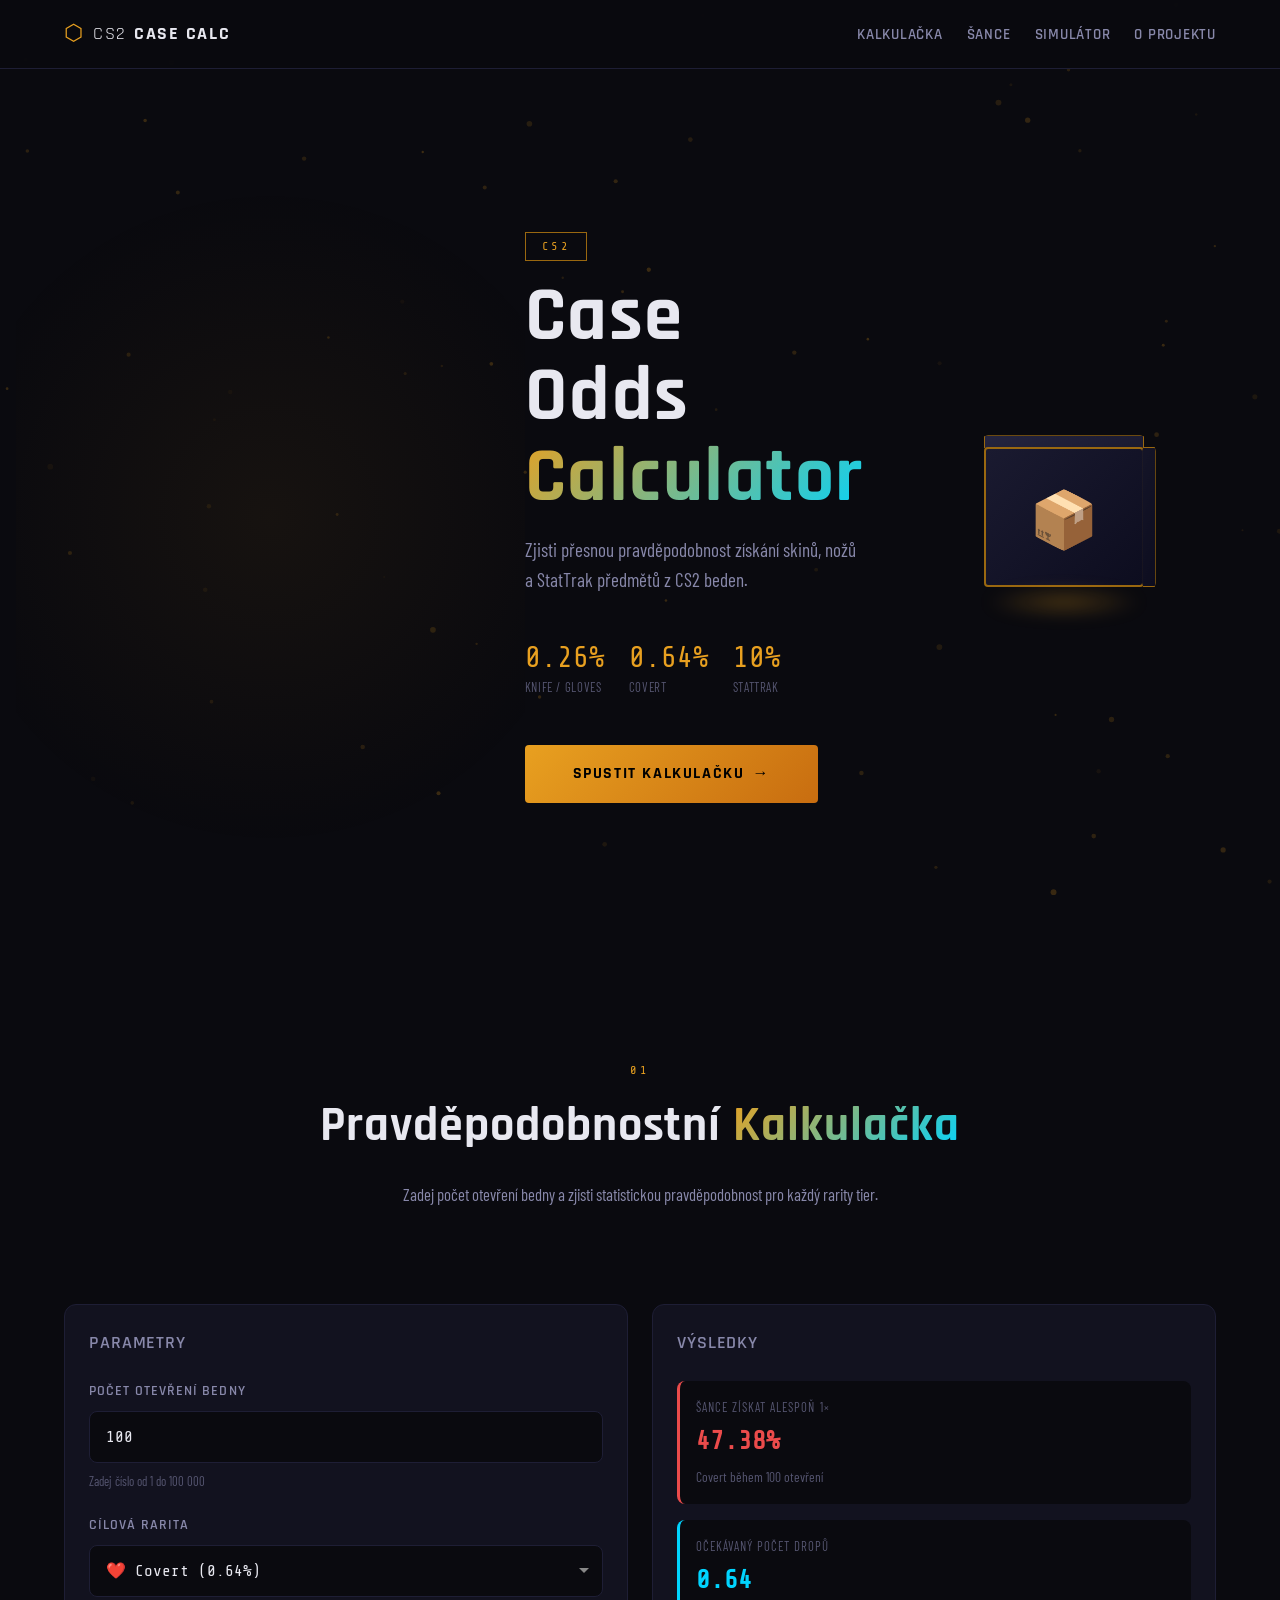
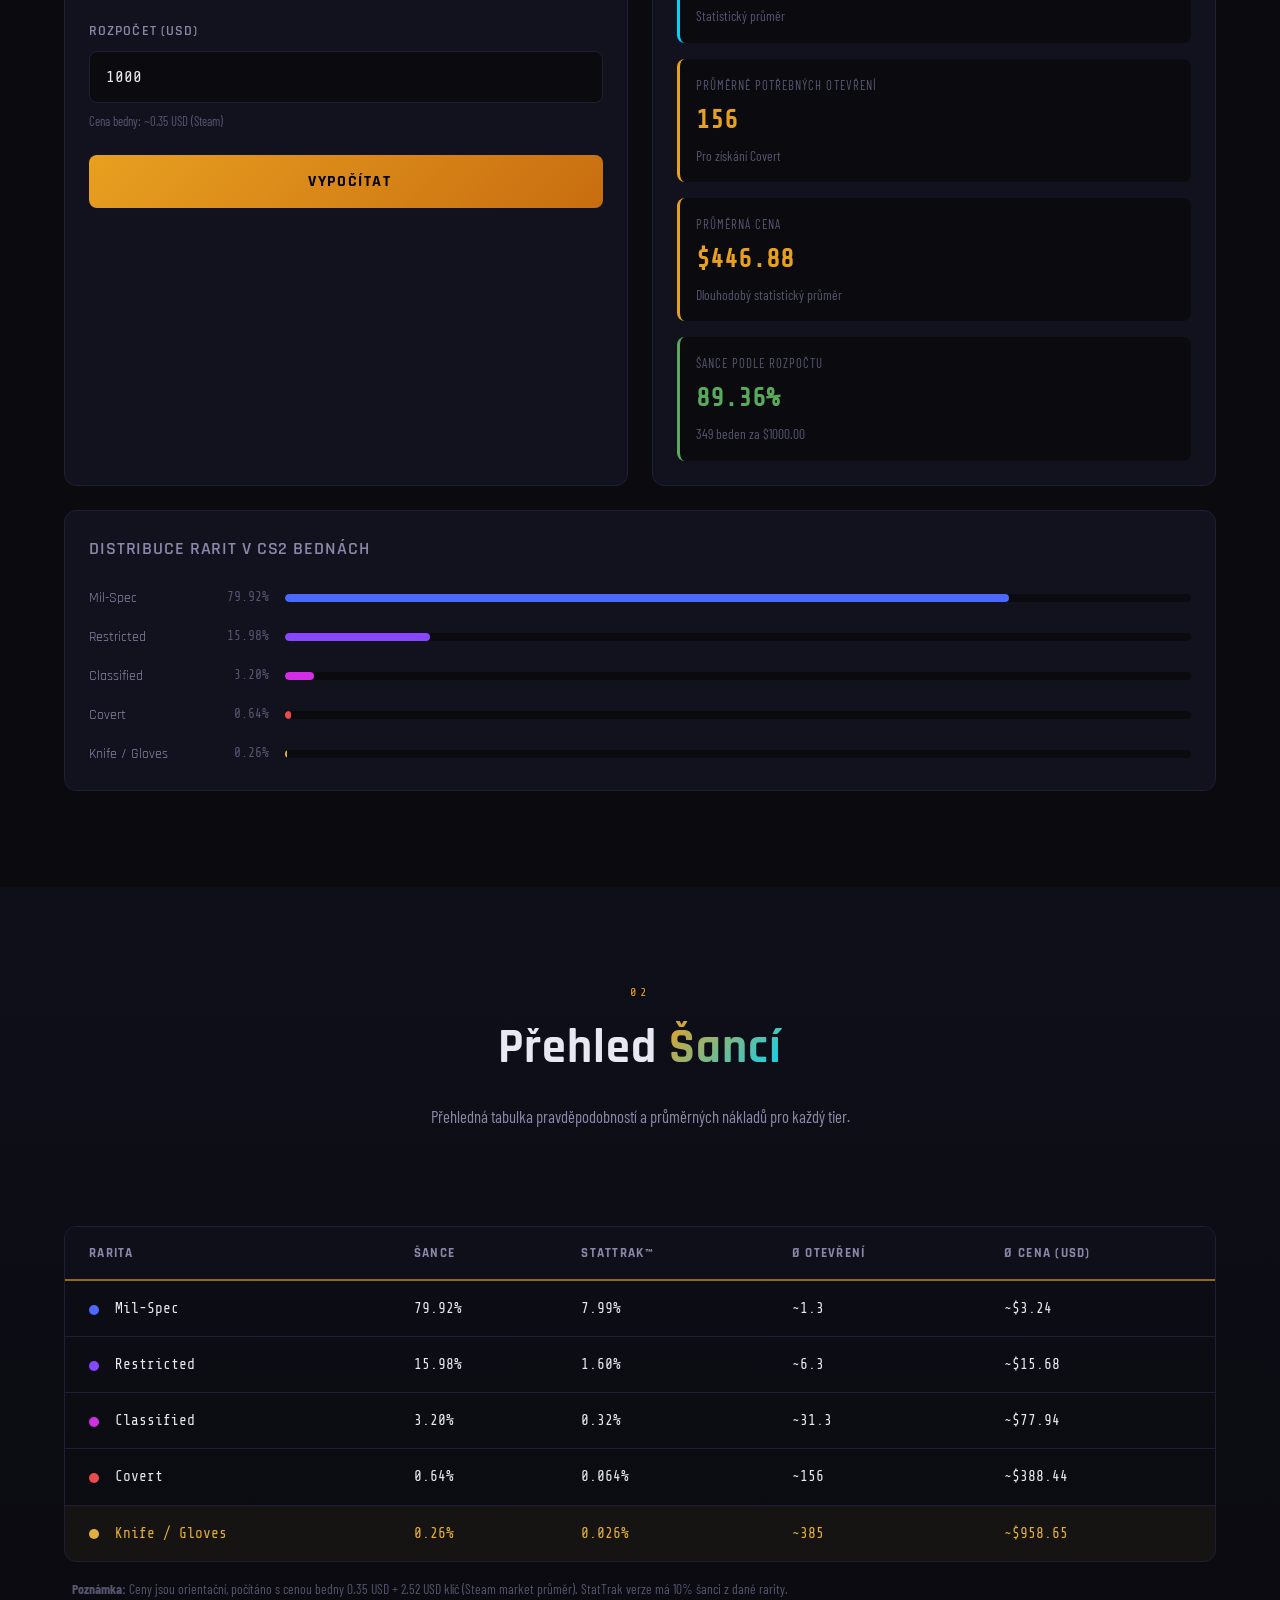
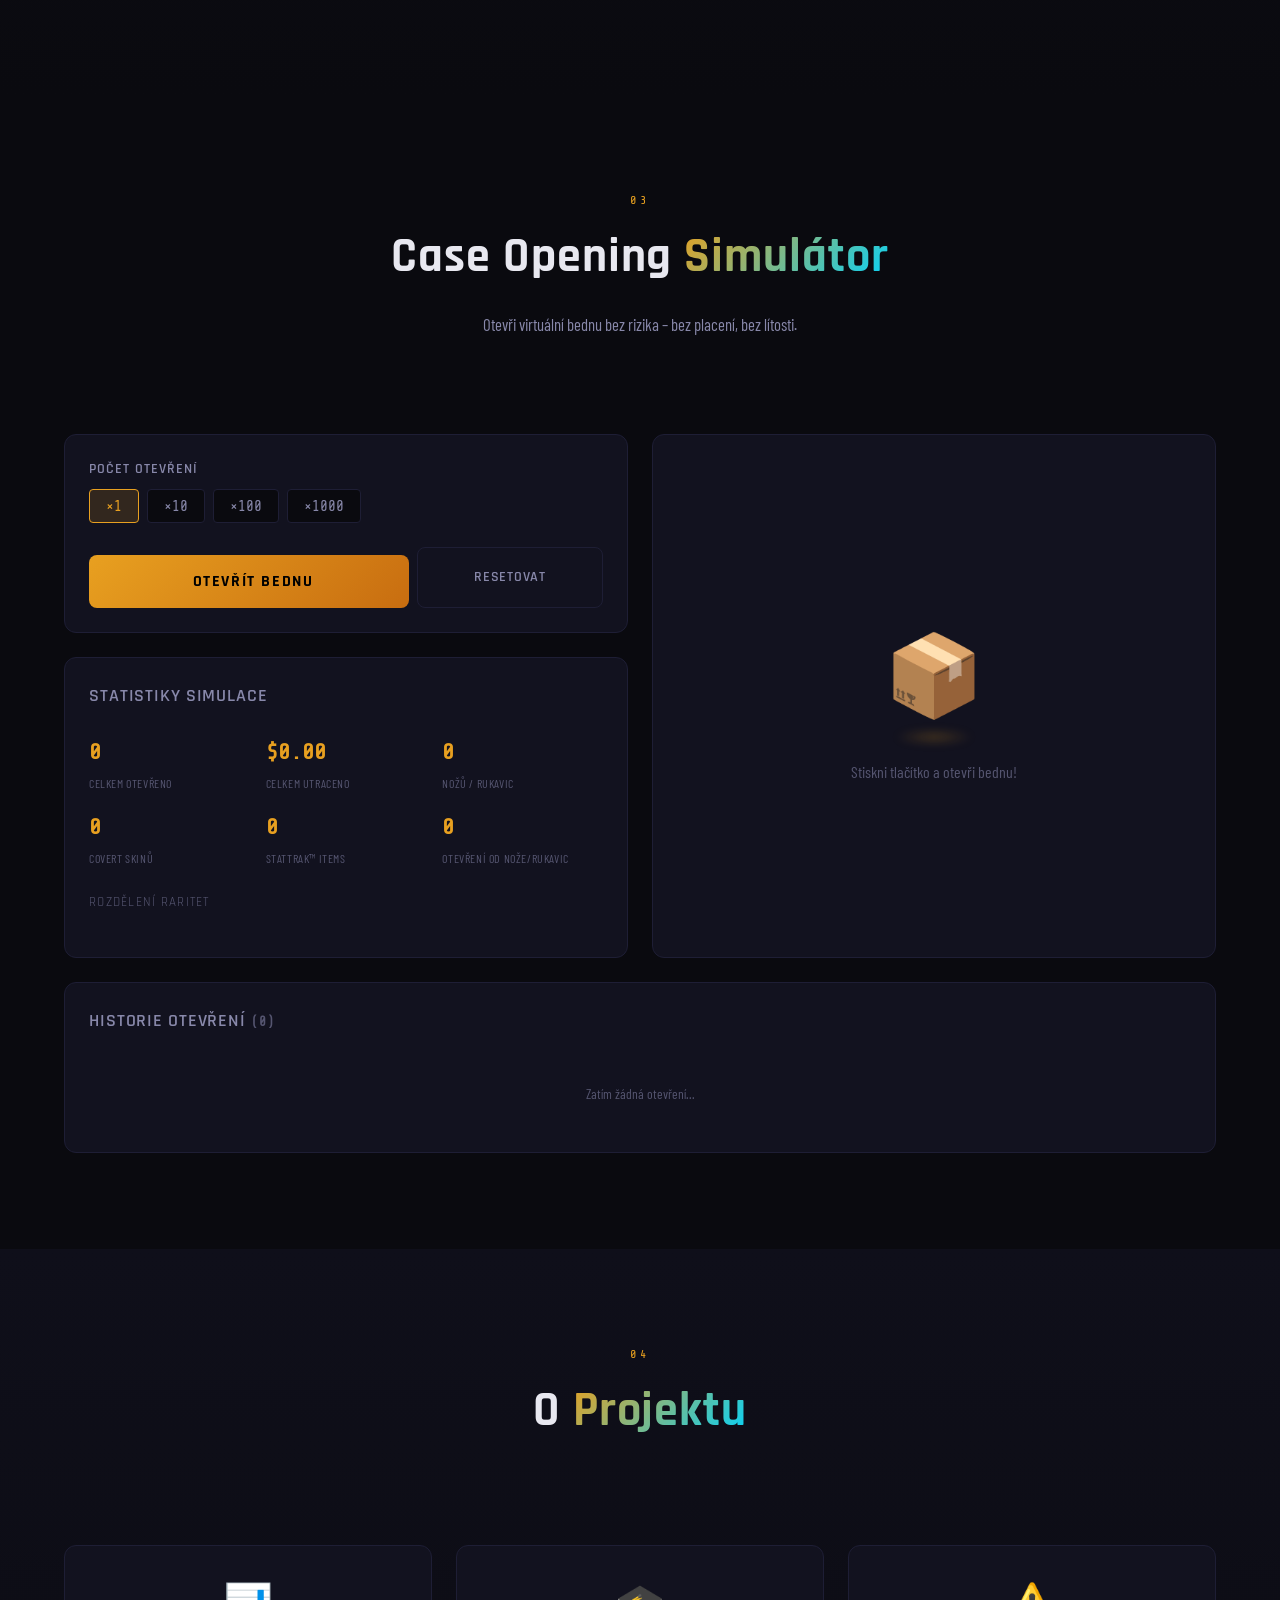
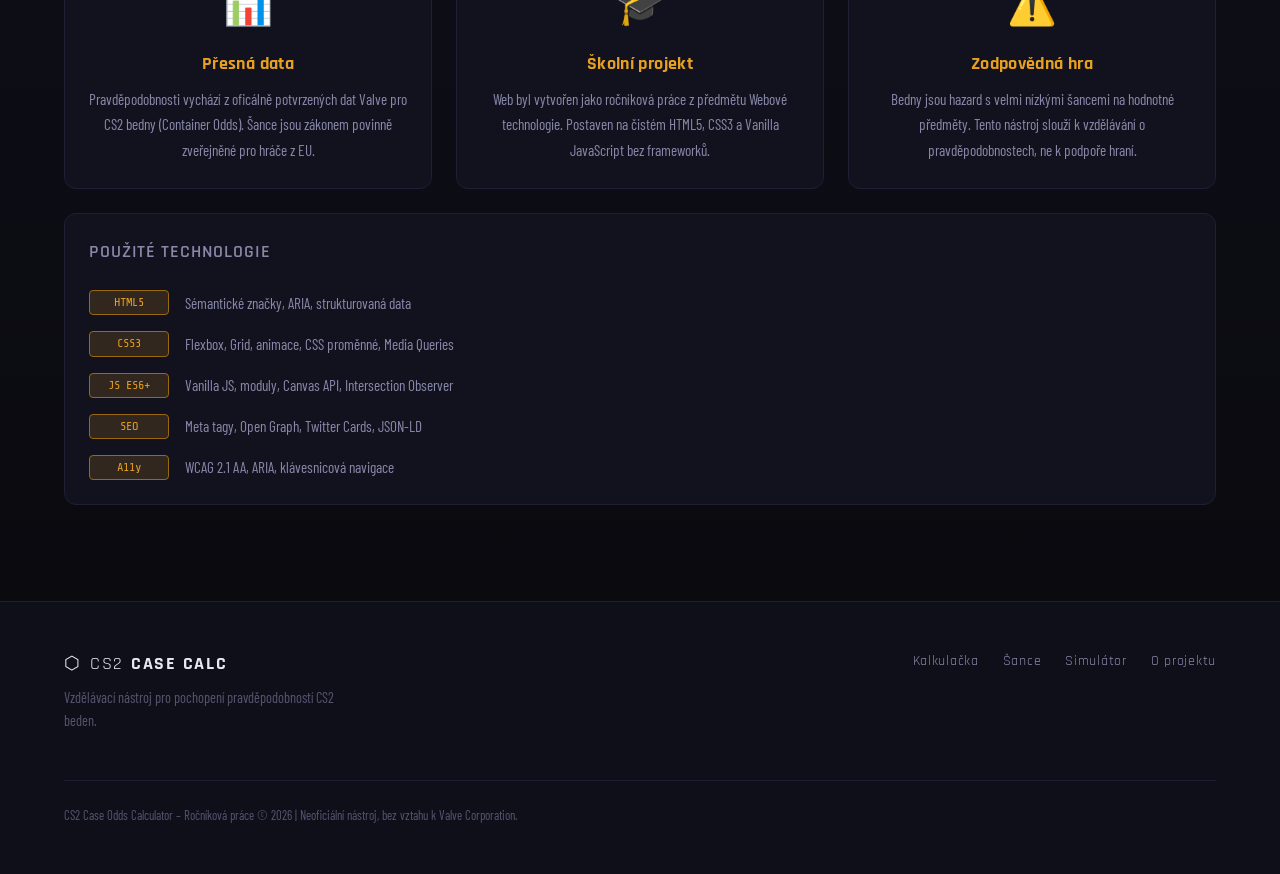
==== index.html @ 069357c1 "Rename test.html to index.html" ====
<!DOCTYPE html>
<html lang="cs">
<head>
  <meta charset="UTF-8" />
  <meta name="viewport" content="width=device-width, initial-scale=1.0" />
  <meta name="description" content="CS2 Case Opening Odds Calculator – zjisti pravděpodobnost získání skinů z CS2 beden. Vypočítej šanci na Covert, StatTrak, Knife a další vzácné předměty." />
  <meta name="keywords" content="CS2, Counter-Strike 2, case calculator, bedna, šance, odds, knife, StatTrak, Covert, skin" />
  <meta name="author" content="CS2 Case Calculator" />
  <meta name="robots" content="index, follow" />
  <meta name="theme-color" content="#0a0a0f" />
 
  <!-- Open Graph -->
  <meta property="og:type" content="website" />
  <meta property="og:title" content="CS2 Case Odds Calculator" />
  <meta property="og:description" content="Zjisti přesnou pravděpodobnost získání skinů z CS2 beden. Kalkulačka šancí pro nože, StatTrak a vzácné skiny." />
  <meta property="og:image" content="https://rudisss09.github.io/cs2-case-calculator/images/og-image.png" />
  <meta property="og:url" content="https://rudisss09.github.io/cs2-case-calculator/" />
  <meta property="og:site_name" content="CS2 Case Odds Calculator" />
  <meta property="og:locale" content="cs_CZ" />
 
  <!-- Twitter / X Cards -->
  <meta name="twitter:card" content="summary_large_image" />
  <meta name="twitter:title" content="CS2 Case Odds Calculator" />
  <meta name="twitter:description" content="Zjisti přesnou pravděpodobnost získání skinů z CS2 beden." />
  <meta name="twitter:image" content="https://rudisss09.github.io/cs2-case-calculator/images/og-image.png" />
 
  <!-- Structured Data -->
  <script type="application/ld+json">
  {
    "@context": "https://schema.org",
    "@type": "WebApplication",
    "name": "CS2 Case Odds Calculator",
    "description": "Kalkulačka pravděpodobností pro CS2 bedny – nože, StatTrak, vzácné skiny.",
    "applicationCategory": "GameApplication",
    "operatingSystem": "Web",
    "url": "https://rudisss09.github.io/cs2-case-calculator/",
    "inLanguage": "cs"
  }
  </script>
 
  <title>CS2 Case Odds Calculator</title>
  <link rel="canonical" href="https://rudisss09.github.io/cs2-case-calculator/" />
  <link rel="stylesheet" href="style.css" />
 
  <!-- Preconnect for Google Fonts -->
  <link rel="preconnect" href="https://fonts.googleapis.com" />
  <link rel="preconnect" href="https://fonts.gstatic.com" crossorigin />
  <link href="https://fonts.googleapis.com/css2?family=Rajdhani:wght@400;500;600;700&family=Share+Tech+Mono&family=Barlow+Condensed:wght@300;400;600;700&display=swap" rel="stylesheet" />
</head>
 
<body>
  <!-- Skip to main content (Accessibility) -->
  <a href="#main-content" class="skip-link">Přeskočit na hlavní obsah</a>
 
  <!-- Background canvas for animated particles -->
  <canvas id="bg-canvas" aria-hidden="true"></canvas>
 
  <!-- Header / Nav -->
  <header role="banner">
    <nav class="navbar" role="navigation" aria-label="Hlavní navigace">
      <div class="nav-logo" aria-label="CS2 Case Calculator logo">
        <span class="logo-icon" aria-hidden="true">⬡</span>
        <span class="logo-text">CS2 <strong>CASE CALC</strong></span>
      </div>
      <ul class="nav-links" role="list">
        <li><a href="#calculator" class="nav-link">Kalkulačka</a></li>
        <li><a href="#odds-table" class="nav-link">Šance</a></li>
        <li><a href="#simulator" class="nav-link">Simulátor</a></li>
        <li><a href="#about" class="nav-link">O projektu</a></li>
      </ul>
      <button class="nav-toggle" aria-label="Otevřít menu" aria-expanded="false" aria-controls="mobile-menu">
        <span class="hamburger" aria-hidden="true"></span>
      </button>
    </nav>
    <div id="mobile-menu" class="mobile-menu" role="dialog" aria-label="Mobilní navigace" aria-modal="true" hidden>
      <ul role="list">
        <li><a href="#calculator" class="nav-link">Kalkulačka</a></li>
        <li><a href="#odds-table" class="nav-link">Šance</a></li>
        <li><a href="#simulator" class="nav-link">Simulátor</a></li>
        <li><a href="#about" class="nav-link">O projektu</a></li>
      </ul>
    </div>
  </header>
 
  <!-- Hero Section -->
  <section class="hero" aria-labelledby="hero-title">
    <div class="hero-inner">
      <div class="hero-badge" aria-label="Counter-Strike 2">CS2</div>
      <h1 id="hero-title" class="hero-title">
        Case Odds<br /><span class="gradient-text">Calculator</span>
      </h1>
      <p class="hero-subtitle">
        Zjisti přesnou pravděpodobnost získání skinů, nožů a StatTrak předmětů z CS2 beden.
      </p>
      <div class="hero-stats" role="list" aria-label="Základní statistiky">
        <div class="stat" role="listitem">
          <span class="stat-value" aria-label="Šance na nůž">0.26%</span>
          <span class="stat-label">Knife / Gloves</span>
        </div>
        <div class="stat" role="listitem">
          <span class="stat-value" aria-label="Šance na Covert">0.64%</span>
          <span class="stat-label">Covert</span>
        </div>
        <div class="stat" role="listitem">
          <span class="stat-value" aria-label="Šance na StatTrak">10%</span>
          <span class="stat-label">StatTrak</span>
        </div>
      </div>
      <a href="#calculator" class="cta-btn" aria-label="Přejít na kalkulačku">
        Spustit kalkulačku
        <span aria-hidden="true">→</span>
      </a>
    </div>
    <div class="hero-visual" aria-hidden="true">
      <div class="case-3d">
        <div class="case-face case-front"></div>
        <div class="case-face case-top"></div>
        <div class="case-face case-side"></div>
        <div class="case-glow"></div>
      </div>
    </div>
  </section>
 
  <!-- Main Content -->
  <main id="main-content" role="main">
 
    <!-- Calculator Section -->
    <section id="calculator" class="section" aria-labelledby="calc-title">
      <div class="container">
        <div class="section-header">
          <span class="section-tag" aria-hidden="true">01</span>
          <h2 id="calc-title" class="section-title">Pravděpodobnostní <span class="gradient-text">Kalkulačka</span></h2>
          <p class="section-desc">Zadej počet otevření bedny a zjisti statistickou pravděpodobnost pro každý rarity tier.</p>
        </div>
 
        <div class="calculator-grid">
          <div class="calc-inputs card" role="group" aria-labelledby="inputs-label">
            <h3 id="inputs-label" class="card-title">Parametry</h3>
 
            <div class="input-group">
              <label for="num-opens" class="input-label">Počet otevření bedny</label>
              <div class="input-wrapper">
                <input
                  type="number"
                  id="num-opens"
                  class="input-field"
                  min="1"
                  max="100000"
                  value="100"
                  aria-describedby="opens-hint"
                  autocomplete="off"
                />
              </div>
              <span id="opens-hint" class="input-hint">Zadej číslo od 1 do 100 000</span>
            </div>
 
            <div class="input-group">
              <label for="target-rarity" class="input-label">Cílová rarita</label>
              <div class="select-wrapper">
                <select id="target-rarity" class="input-field select-field" aria-label="Vyber cílovou raritu">
                  <option value="covert">❤️ Covert (0.64%)</option>
                  <option value="classified">🩷 Classified (3.20%)</option>
                  <option value="restricted">💜 Restricted (15.98%)</option>
                  <option value="milspec">💙 Mil-Spec (79.92%)</option>
                  <option value="knife">💛 Knife / Gloves (0.26%)</option>
                  <option value="stattrak-covert">✨ StatTrak™ Covert (0.064%)</option>
                  <option value="stattrak-knife">✨ StatTrak™ Knife (0.026%)</option>
                </select>
              </div>
            </div>
 
            <div class="input-group">
              <label for="budget" class="input-label">Rozpočet (USD)</label>
              <div class="input-wrapper">
                <input
                  type="number"
                  id="budget"
                  class="input-field"
                  min="0"
                  max="1000000"
                  value="1000"
                  placeholder="Volitelné"
                  autocomplete="off"
                />
              </div>
              <span class="input-hint">Cena bedny: ~0.35 USD (Steam)</span>
            </div>
 
            <button class="calc-btn" id="calculate-btn" aria-label="Spustit výpočet pravděpodobnosti">
              <span class="btn-icon" aria-hidden="true"></span>
              Vypočítat
            </button>
          </div>
 
          <div class="calc-results card" aria-live="polite" aria-atomic="true" role="region" aria-label="Výsledky kalkulačky">
            <h3 class="card-title">Výsledky</h3>
            <div id="results-output" class="results-output">
              <div class="result-placeholder">
                <span aria-hidden="true">🎰</span>
                <p>Zadej parametry a stiskni <strong>Vypočítat</strong></p>
              </div>
            </div>
          </div>
        </div>
 
        <!-- Probability Bars -->
        <div class="prob-bars card" aria-labelledby="prob-bars-label">
          <h3 id="prob-bars-label" class="card-title">Distribuce rarit v CS2 bednách</h3>
          <div class="bars-container" role="list" aria-label="Pravděpodobnosti raritet">
 
            <div class="bar-row" role="listitem">
              <span class="bar-label">Mil-Spec <span class="bar-pct">79.92%</span></span>
              <div class="bar-track" role="progressbar" aria-valuenow="79.92" aria-valuemin="0" aria-valuemax="100" aria-label="Mil-Spec 79.92%">
                <div class="bar-fill milspec" style="width:0%" data-target="79.92"></div>
              </div>
            </div>
 
            <div class="bar-row" role="listitem">
              <span class="bar-label">Restricted <span class="bar-pct">15.98%</span></span>
              <div class="bar-track" role="progressbar" aria-valuenow="15.98" aria-valuemin="0" aria-valuemax="100" aria-label="Restricted 15.98%">
                <div class="bar-fill restricted" style="width:0%" data-target="15.98"></div>
              </div>
            </div>
 
            <div class="bar-row" role="listitem">
              <span class="bar-label">Classified <span class="bar-pct">3.20%</span></span>
              <div class="bar-track" role="progressbar" aria-valuenow="3.20" aria-valuemin="0" aria-valuemax="100" aria-label="Classified 3.20%">
                <div class="bar-fill classified" style="width:0%" data-target="3.20"></div>
              </div>
            </div>
 
            <div class="bar-row" role="listitem">
              <span class="bar-label">Covert <span class="bar-pct">0.64%</span></span>
              <div class="bar-track" role="progressbar" aria-valuenow="0.64" aria-valuemin="0" aria-valuemax="100" aria-label="Covert 0.64%">
                <div class="bar-fill covert" style="width:0%" data-target="0.64"></div>
              </div>
            </div>
 
            <div class="bar-row" role="listitem">
              <span class="bar-label">Knife / Gloves <span class="bar-pct">0.26%</span></span>
              <div class="bar-track" role="progressbar" aria-valuenow="0.26" aria-valuemin="0" aria-valuemax="100" aria-label="Knife/Gloves 0.26%">
                <div class="bar-fill knife" style="width:0%" data-target="0.26"></div>
              </div>
            </div>
 
          </div>
        </div>
      </div>
    </section>
 
    <!-- Odds Table Section -->
    <section id="odds-table" class="section section-alt" aria-labelledby="table-title">
      <div class="container">
        <div class="section-header">
          <span class="section-tag" aria-hidden="true">02</span>
          <h2 id="table-title" class="section-title">Přehled <span class="gradient-text">Šancí</span></h2>
          <p class="section-desc">Přehledná tabulka pravděpodobností a průměrných nákladů pro každý tier.</p>
        </div>
 
        <div class="table-wrapper" role="region" aria-label="Tabulka pravděpodobností" tabindex="0">
          <table class="odds-table" aria-describedby="table-desc">
            <caption id="table-desc" class="sr-only">Tabulka pravděpodobností pro CS2 bedny – rarita, šance, průměrný počet otevření a průměrná cena</caption>
            <thead>
              <tr>
                <th scope="col">Rarita</th>
                <th scope="col">Šance</th>
                <th scope="col">StatTrak™</th>
                <th scope="col">Ø Otevření</th>
                <th scope="col">Ø Cena (USD)</th>
              </tr>
            </thead>
            <tbody>
              <tr class="rarity-milspec">
                <td><span class="rarity-dot milspec" aria-hidden="true"></span> Mil-Spec</td>
                <td>79.92%</td>
                <td>7.99%</td>
                <td>~1.3</td>
                <td>~$3.24</td>
              </tr>
              <tr class="rarity-restricted">
                <td><span class="rarity-dot restricted" aria-hidden="true"></span> Restricted</td>
                <td>15.98%</td>
                <td>1.60%</td>
                <td>~6.3</td>
                <td>~$15.68</td>
              </tr>
              <tr class="rarity-classified">
                <td><span class="rarity-dot classified" aria-hidden="true"></span> Classified</td>
                <td>3.20%</td>
                <td>0.32%</td>
                <td>~31.3</td>
                <td>~$77.94</td>
              </tr>
              <tr class="rarity-covert">
                <td><span class="rarity-dot covert" aria-hidden="true"></span> Covert</td>
                <td>0.64%</td>
                <td>0.064%</td>
                <td>~156</td>
                <td>~$388.44</td>
              </tr>
              <tr class="rarity-knife highlight-row">
                <td><span class="rarity-dot knife" aria-hidden="true"></span> Knife / Gloves</td>
                <td>0.26%</td>
                <td>0.026%</td>
                <td>~385</td>
                <td>~$958.65</td>
              </tr>
            </tbody>
          </table>
        </div>
        <p class="table-note"><strong>Poznámka:</strong> Ceny jsou orientační, počítáno s cenou bedny 0.35 USD + 2.52 USD klíč (Steam market průměr). StatTrak verze má 10% šanci z dané rarity.</p>
      </div>
    </section>
 
    <!-- Simulator Section -->
    <section id="simulator" class="section" aria-labelledby="sim-title">
      <div class="container">
        <div class="section-header">
          <span class="section-tag" aria-hidden="true">03</span>
          <h2 id="sim-title" class="section-title">Case Opening <span class="gradient-text">Simulátor</span></h2>
          <p class="section-desc">Otevři virtuální bednu bez rizika – bez placení, bez lítosti.</p>
        </div>
 
        <div class="simulator-wrapper">
          <div class="sim-controls card">
            <div class="sim-control-row">
              <label for="sim-count" class="input-label">Počet otevření</label>
              <div class="sim-count-btns" role="group" aria-label="Rychlá volba počtu otevření">
                <button class="sim-preset-btn active" data-count="1" aria-pressed="true">×1</button>
                <button class="sim-preset-btn" data-count="10" aria-pressed="false">×10</button>
                <button class="sim-preset-btn" data-count="100" aria-pressed="false">×100</button>
                <button class="sim-preset-btn" data-count="1000" aria-pressed="false">×1000</button>
              </div>
            </div>
            <div class="sim-btn-row">
              <button class="calc-btn" id="open-case-btn" aria-label="Otevřít bednu">
                <span aria-hidden="true"></span> Otevřít bednu
              </button>
              <button class="reset-btn" id="reset-sim-btn" aria-label="Resetovat simulátor">
                Resetovat
              </button>
            </div>
          </div>
 
          <!-- Case opening animation area -->
          <div class="case-roll-area" id="case-roll-area" aria-live="assertive" aria-label="Výsledek otevření bedny">
            <div class="roll-idle" id="roll-idle" aria-hidden="false">
              <div class="idle-case" aria-hidden="true">
                <div class="idle-case-icon">📦</div>
                <div class="idle-case-glow" aria-hidden="true"></div>
              </div>
              <p>Stiskni tlačítko a otevři bednu!</p>
            </div>
            <div class="roll-result" id="roll-result" hidden aria-hidden="true">
              <div class="result-item-display">
                <div class="result-item-card" id="result-card">
                  <div class="result-item-rarity" id="result-rarity-bar" aria-hidden="true"></div>
                  <div class="result-item-name" id="result-item-name">-</div>
                  <div class="result-item-tier" id="result-item-tier">-</div>
                  <div class="result-stattrak" id="result-stattrak" hidden aria-label="StatTrak verze">StatTrak™</div>
                </div>
              </div>
            </div>
          </div>
 
          <!-- Sim Stats -->
          <div class="sim-stats card" aria-labelledby="sim-stats-label" aria-live="polite">
            <h3 id="sim-stats-label" class="card-title">Statistiky simulace</h3>
            <div class="sim-stats-grid" role="list" aria-label="Statistiky otevřených beden">
              <div class="sim-stat" role="listitem">
                <span class="sim-stat-val" id="total-opens">0</span>
                <span class="sim-stat-label">Celkem otevřeno</span>
              </div>
              <div class="sim-stat" role="listitem">
                <span class="sim-stat-val" id="total-spent">$0.00</span>
                <span class="sim-stat-label">Celkem utraceno</span>
              </div>
              <div class="sim-stat" role="listitem">
                <span class="sim-stat-val" id="knives-count">0</span>
                <span class="sim-stat-label">Nožů / Rukavic</span>
              </div>
              <div class="sim-stat" role="listitem">
                <span class="sim-stat-val" id="coverts-count">0</span>
                <span class="sim-stat-label">Covert skinů</span>
              </div>
              <div class="sim-stat" role="listitem">
                <span class="sim-stat-val" id="stattrak-count">0</span>
                <span class="sim-stat-label">StatTrak™ items</span>
              </div>
              <div class="sim-stat" role="listitem">
                <span class="sim-stat-val" id="last-knife">–</span>
                <span class="sim-stat-label">Otevření od nože/rukavic</span>
              </div>
            </div>
 
            <!-- Rarity breakdown bar -->
            <div class="breakdown-title" aria-label="Rozdělení raritet v simulaci">Rozdělení raritet</div>
            <div class="breakdown-bars" id="breakdown-bars" aria-label="Vizuální rozdělení výsledků simulace" role="img"></div>
          </div>
 
          <!-- History log -->
          <div class="sim-history card" aria-labelledby="history-label">
            <h3 id="history-label" class="card-title">Historie otevření <span class="history-count" id="history-count" aria-label="Počet záznamů">(0)</span></h3>
            <div class="history-list" id="history-list" role="log" aria-live="polite" aria-label="Log otevřených předmětů">
              <p class="history-empty">Zatím žádná otevření...</p>
            </div>
          </div>
        </div>
      </div>
    </section>
 
    <!-- About Section -->
    <section id="about" class="section section-alt" aria-labelledby="about-title">
      <div class="container">
        <div class="section-header">
          <span class="section-tag" aria-hidden="true">04</span>
          <h2 id="about-title" class="section-title">O <span class="gradient-text">Projektu</span></h2>
        </div>
        <div class="about-grid">
          <div class="about-card card">
            <div class="about-icon" aria-hidden="true">📊</div>
            <h3>Přesná data</h3>
            <p>Pravděpodobnosti vychází z oficálně potvrzených dat Valve pro CS2 bedny (Container Odds). Šance jsou zákonem povinně zveřejněné pro hráče z EU.</p>
          </div>
          <div class="about-card card">
            <div class="about-icon" aria-hidden="true">🎓</div>
            <h3>Školní projekt</h3>
            <p>Web byl vytvořen jako ročníková práce z předmětu Webové technologie. Postaven na čistém HTML5, CSS3 a Vanilla JavaScript bez frameworků.</p>
          </div>
          <div class="about-card card">
            <div class="about-icon" aria-hidden="true">⚠️</div>
            <h3>Zodpovědná hra</h3>
            <p>Bedny jsou hazard s velmi nízkými šancemi na hodnotné předměty. Tento nástroj slouží k vzdělávání o pravděpodobnostech, ne k podpoře hraní.</p>
          </div>
        </div>
 
        <div class="tech-stack card" aria-labelledby="tech-label">
          <h3 id="tech-label" class="card-title">Použité technologie</h3>
          <ul class="tech-list" role="list">
            <li class="tech-item" role="listitem"><span class="tech-badge">HTML5</span> Sémantické značky, ARIA, strukturovaná data</li>
            <li class="tech-item" role="listitem"><span class="tech-badge">CSS3</span> Flexbox, Grid, animace, CSS proměnné, Media Queries</li>
            <li class="tech-item" role="listitem"><span class="tech-badge">JS ES6+</span> Vanilla JS, moduly, Canvas API, Intersection Observer</li>
            <li class="tech-item" role="listitem"><span class="tech-badge">SEO</span> Meta tagy, Open Graph, Twitter Cards, JSON-LD</li>
            <li class="tech-item" role="listitem"><span class="tech-badge">A11y</span> WCAG 2.1 AA, ARIA, klávesnicová navigace</li>
          </ul>
        </div>
      </div>
    </section>
 
  </main>
 
  <!-- Footer -->
  <footer role="contentinfo" class="footer">
    <div class="container">
      <div class="footer-grid">
        <div class="footer-brand">
          <div class="nav-logo" aria-label="CS2 Case Calculator">
            <span aria-hidden="true">⬡</span>
            <span>CS2 <strong>CASE CALC</strong></span>
          </div>
          <p>Vzdělávací nástroj pro pochopení pravděpodobností CS2 beden.</p>
        </div>
        <nav class="footer-links" aria-label="Patičková navigace">
          <a href="#calculator">Kalkulačka</a>
          <a href="#odds-table">Šance</a>
          <a href="#simulator">Simulátor</a>
          <a href="#about">O projektu</a>
        </nav>
      </div>
      <div class="footer-bottom">
        <p>CS2 Case Odds Calculator – Ročníková práce &copy; 2026 | Neoficiální nástroj, bez vztahu k Valve Corporation.</p>
      </div>
    </div>
  </footer>
 
  <script src="js.js" defer></script>
</body>
</html>
---- style.css ----
/* Colors */
:root {
  --bg-primary: #0a0a0f;
  --bg-secondary: #0f0f1a;
  --bg-card: #12121f;
  --bg-card-hover: #171728;
  --border: #1e1e35;
  --border-glow: #2a2a50;
 
  --text-primary: #e8e8f0;
  --text-secondary: #8888aa;
  --text-muted: #555570;
 
  --accent: #e8a020;
  --accent-dim: #9a6810;
  --accent-glow: rgba(232, 160, 32, 0.15);
 
  --cyan: #00d4ff;
  --cyan-dim: #007a99;
  --cyan-glow: rgba(0, 212, 255, 0.1);
 
  /* Rarity Colors */
  --milspec: #4b69ff;
  --restricted: #8847ff;
  --classified: #d32ee6;
  --covert: #eb4b4b;
  --knife: #e4ae39;
  --stattrak: #cf6a32;
 
  /* Fonts */
  --font-display: 'Rajdhani', 'Arial Narrow', sans-serif;
  --font-mono: 'Share Tech Mono', 'Courier New', monospace;
  --font-body: 'Barlow Condensed', 'Arial', sans-serif;
 
  /* Spacing */
  --gap-xs: 4px;
  --gap-sm: 8px;
  --gap-md: 16px;
  --gap-lg: 24px;
  --gap-xl: 48px;
  --gap-2xl: 96px;
 
  /* Border radius */
  --radius-sm: 4px;
  --radius-md: 8px;
  --radius-lg: 12px;
 
  /* Transitions */
  --transition: 0.25s ease;
  --transition-slow: 0.4s ease;
}
 
/* === RESET & BASE === */
*, *::before, *::after {
  box-sizing: border-box;
  margin: 0;
  padding: 0;
}
 
html {
  scroll-behavior: smooth;
  font-size: 16px;
}
 
body {
  font-family: var(--font-body);
  background-color: var(--bg-primary);
  color: var(--text-primary);
  line-height: 1.6;
  min-height: 100vh;
  overflow-x: hidden;
  -webkit-font-smoothing: antialiased;
}
 
/* === ACCESSIBILITY === */
.skip-link {
  position: absolute;
  top: -100%;
  left: var(--gap-md);
  background: var(--accent);
  color: #000;
  padding: var(--gap-sm) var(--gap-md);
  font-family: var(--font-display);
  font-weight: 700;
  text-decoration: none;
  border-radius: var(--radius-sm);
  z-index: 9999;
  transition: top var(--transition);
}
.skip-link:focus {
  top: var(--gap-md);
}
 
/* Screen-reader only */
.sr-only {
  position: absolute;
  width: 1px;
  height: 1px;
  padding: 0;
  margin: -1px;
  overflow: hidden;
  clip: rect(0,0,0,0);
  white-space: nowrap;
  border: 0;
}
 
/* Focus styles */
:focus-visible {
  outline: 2px solid var(--accent);
  outline-offset: 3px;
  border-radius: var(--radius-sm);
}
 
/* === BACKGROUND CANVAS === */
#bg-canvas {
  position: fixed;
  top: 0; left: 0;
  width: 100%; height: 100%;
  pointer-events: none;
  z-index: 0;
  opacity: 0.4;
}
 
/* === LAYOUT UTILITIES === */
.container {
  width: 100%;
  max-width: 1200px;
  margin: 0 auto;
  padding: 0 var(--gap-md);
}
 
@media (min-width: 768px) {
  .container { padding: 0 var(--gap-lg); }
}
 
/* === TYPOGRAPHY === */
h1, h2, h3, h4 {
  font-family: var(--font-display);
  font-weight: 700;
  letter-spacing: 0.02em;
}
 
.gradient-text {
  background: linear-gradient(135deg, var(--accent) 0%, var(--cyan) 100%);
  -webkit-background-clip: text;
  -webkit-text-fill-color: transparent;
  background-clip: text;
}
 
/* === NAVBAR === */
header {
  position: sticky;
  top: 0;
  z-index: 100;
  background: rgba(10, 10, 15, 0.92);
  backdrop-filter: blur(12px);
  -webkit-backdrop-filter: blur(12px);
  border-bottom: 1px solid var(--border);
}
 
.navbar {
  display: flex;
  align-items: center;
  justify-content: space-between;
  padding: var(--gap-md) var(--gap-lg);
  max-width: 1200px;
  margin: 0 auto;
}
 
.nav-logo {
  display: flex;
  align-items: center;
  gap: var(--gap-sm);
  font-family: var(--font-display);
  font-size: 1.1rem;
  letter-spacing: 0.1em;
  color: var(--text-primary);
  text-decoration: none;
}
 
.logo-icon {
  color: var(--accent);
  font-size: 1.4rem;
  animation: spin-slow 8s linear infinite;
}
 
@keyframes spin-slow {
  from { transform: rotate(0deg); }
  to { transform: rotate(360deg); }
}
 
.nav-links {
  display: none;
  list-style: none;
  gap: var(--gap-lg);
}
 
@media (min-width: 768px) {
  .nav-links { display: flex; }
}
 
.nav-link {
  color: var(--text-secondary);
  text-decoration: none;
  font-family: var(--font-display);
  font-size: 0.95rem;
  font-weight: 600;
  letter-spacing: 0.05em;
  text-transform: uppercase;
  transition: color var(--transition);
  position: relative;
  padding-bottom: 2px;
}
 
.nav-link::after {
  content: '';
  position: absolute;
  bottom: 0; left: 0;
  width: 0; height: 2px;
  background: var(--accent);
  transition: width var(--transition);
}
 
.nav-link:hover { color: var(--text-primary); }
.nav-link:hover::after { width: 100%; }
 
/* Hamburger */
.nav-toggle {
  display: flex;
  background: none;
  border: 1px solid var(--border);
  padding: var(--gap-sm);
  cursor: pointer;
  border-radius: var(--radius-sm);
  transition: border-color var(--transition);
}
.nav-toggle:hover { border-color: var(--accent); }
 
@media (min-width: 768px) {
  .nav-toggle { display: none; }
}
 
.hamburger,
.hamburger::before,
.hamburger::after {
  display: block;
  width: 20px;
  height: 2px;
  background: var(--text-primary);
  transition: transform var(--transition);
}
.hamburger { position: relative; }
.hamburger::before,
.hamburger::after {
  content: '';
  position: absolute;
  left: 0;
}
.hamburger::before { top: -6px; }
.hamburger::after { top: 6px; }
 
/* Mobile menu */
.mobile-menu {
  background: var(--bg-secondary);
  border-bottom: 1px solid var(--border);
  padding: var(--gap-md) var(--gap-lg);
}
.mobile-menu[hidden] { display: none; }
.mobile-menu ul { list-style: none; display: flex; flex-direction: column; gap: var(--gap-md); }
.mobile-menu .nav-link { font-size: 1.1rem; }
 
/* === HERO SECTION === */
.hero {
  position: relative;
  z-index: 1;
  min-height: 90vh;
  display: flex;
  align-items: center;
  padding: var(--gap-xl) var(--gap-md);
  overflow: hidden;
}
 
.hero::before {
  content: '';
  position: center;
  top: -50%; left: -20%;
  width: 800px; height: 800px;
  background: radial-gradient(circle, rgba(232, 160, 32, 0.06) 0%, transparent 70%);
  pointer-events: none;
}
 
.hero-inner {
  flex: 1;
  max-width: 640px;
  position: relative;
  z-index: 2;
}
 
.hero-badge {
  display: inline-block;
  font-family: var(--font-mono);
  font-size: 0.75rem;
  letter-spacing: 0.3em;
  color: var(--accent);
  border: 1px solid var(--accent-dim);
  padding: var(--gap-xs) var(--gap-md);
  margin-bottom: var(--gap-md);
  animation: fadeInDown 0.6s ease both;
}
 
.hero-title {
  font-size: clamp(2.5rem, 6vw, 5rem);
  line-height: 1.05;
  margin-bottom: var(--gap-md);
  animation: fadeInDown 0.7s ease 0.1s both;
}
 
.hero-subtitle {
  color: var(--text-secondary);
  font-size: clamp(1rem, 2vw, 1.2rem);
  margin-bottom: var(--gap-xl);
  max-width: 480px;
  animation: fadeInDown 0.7s ease 0.2s both;
}
 
.hero-stats {
  display: flex;
  gap: var(--gap-lg);
  flex-wrap: wrap;
  margin-bottom: var(--gap-xl);
  animation: fadeInDown 0.7s ease 0.3s both;
}
 
.stat {
  display: flex;
  flex-direction: column;
  gap: var(--gap-xs);
}
 
.stat-value {
  font-family: var(--font-mono);
  font-size: 1.8rem;
  color: var(--accent);
  line-height: 1;
}
 
.stat-label {
  font-size: 0.8rem;
  color: var(--text-muted);
  letter-spacing: 0.05em;
  text-transform: uppercase;
}
 
.cta-btn {
  display: inline-flex;
  align-items: center;
  gap: var(--gap-sm);
  background: linear-gradient(135deg, var(--accent), #c86d10);
  color: #000;
  font-family: var(--font-display);
  font-size: 1rem;
  font-weight: 700;
  letter-spacing: 0.1em;
  text-transform: uppercase;
  text-decoration: none;
  padding: var(--gap-md) var(--gap-xl);
  border-radius: var(--radius-sm);
  transition: transform var(--transition), box-shadow var(--transition);
  animation: fadeInDown 0.7s ease 0.4s both;
}
 
.cta-btn:hover {
  transform: translateY(-2px);
  box-shadow: 0 8px 32px rgba(232, 160, 32, 0.4);
}
 
/* 3D Case Visual */
.hero-visual {
  display: none;
  position: relative;
  z-index: 2;
}
 
@media (min-width: 900px) {
  .hero-visual {
    display: flex;
    align-items: center;
    justify-content: center;
    flex: 0 0 400px;
  }
}
 
.case-3d {
  position: relative;
  width: 160px;
  height: 140px;
  transform-style: preserve-3d;
  animation: case-float 4s ease-in-out infinite;
}
 
@keyframes case-float {
  0%, 100% { transform: translateY(0) rotateY(-20deg) rotateX(10deg); }
  50% { transform: translateY(-20px) rotateY(-25deg) rotateX(8deg); }
}
 
.case-face {
  position: absolute;
  border-radius: var(--radius-sm);
}
 
.case-front {
  width: 160px; height: 140px;
  background: linear-gradient(135deg, #1a1a30 0%, #0d0d1f 100%);
  border: 2px solid var(--accent-dim);
  display: flex;
  align-items: center;
  justify-content: center;
  font-size: 4rem;
}
.case-front::after {
  content: '📦';
  font-size: 3.5rem;
}
.case-top {
  width: 160px; height: 40px;
  background: linear-gradient(135deg, #252540 0%, #1a1a30 100%);
  border: 1px solid var(--accent-dim);
  top: -38px;
  transform: rotateX(70deg);
  transform-origin: bottom;
}
.case-side {
  width: 40px; height: 140px;
  background: linear-gradient(135deg, #151528 0%, #0d0d1f 100%);
  border: 1px solid var(--accent-dim);
  right: -38px;
  transform: rotateY(-70deg);
  transform-origin: left;
}
.case-glow {
  position: absolute;
  bottom: -30px; left: 50%;
  transform: translateX(-50%);
  width: 100%; height: 30px;
  background: radial-gradient(ellipse, rgba(232,160,32,0.3) 0%, transparent 70%);
  filter: blur(8px);
  animation: case-float 4s ease-in-out infinite;
}
 
/* === SECTIONS === */
.section {
  position: relative;
  z-index: 1;
  padding: var(--gap-2xl) 0;
}
.section-alt {
  background: linear-gradient(180deg, var(--bg-secondary) 0%, var(--bg-primary) 100%);
}
 
.section-header {
  text-align: center;
  margin-bottom: var(--gap-2xl);
}
.section-tag {
  font-family: var(--font-mono);
  font-size: 0.75rem;
  color: var(--accent);
  letter-spacing: 0.3em;
  display: block;
  margin-bottom: var(--gap-sm);
}
.section-title {
  font-size: clamp(2rem, 4vw, 3rem);
  margin-bottom: var(--gap-md);
}
.section-desc {
  color: var(--text-secondary);
  max-width: 600px;
  margin: 0 auto;
  font-size: 1.05rem;
}
 
/* === CARDS === */
.card {
  background: var(--bg-card);
  border: 1px solid var(--border);
  border-radius: var(--radius-lg);
  padding: var(--gap-lg);
  transition: border-color var(--transition);
}
.card:hover { border-color: var(--border-glow); }
.card-title {
  font-family: var(--font-display);
  font-size: 1.1rem;
  font-weight: 600;
  letter-spacing: 0.05em;
  margin-bottom: var(--gap-lg);
  color: var(--text-secondary);
  text-transform: uppercase;
}
 
/* === CALCULATOR === */
.calculator-grid {
  display: grid;
  grid-template-columns: 1fr;
  gap: var(--gap-lg);
  margin-bottom: var(--gap-lg);
}
 
@media (min-width: 768px) {
  .calculator-grid {
    grid-template-columns: 1fr 1fr;
  }
}
 
.input-group {
  display: flex;
  flex-direction: column;
  gap: var(--gap-sm);
  margin-bottom: var(--gap-lg);
}
 
.input-label {
  font-family: var(--font-display);
  font-size: 0.85rem;
  font-weight: 600;
  letter-spacing: 0.08em;
  text-transform: uppercase;
  color: var(--text-secondary);
}
 
.input-wrapper, .select-wrapper {
  position: relative;
}
 
.input-field {
  width: 100%;
  background: var(--bg-primary);
  border: 1px solid var(--border);
  border-radius: var(--radius-md);
  padding: var(--gap-md);
  color: var(--text-primary);
  font-family: var(--font-mono);
  font-size: 1rem;
  transition: border-color var(--transition), box-shadow var(--transition);
  appearance: none;
}
 
.input-field:focus {
  outline: none;
  border-color: var(--accent);
  box-shadow: 0 0 0 3px var(--accent-glow);
}
 
.input-field:hover { border-color: var(--border-glow); }
 
.select-field {
  cursor: pointer;
  background-image: url("data:image/svg+xml,%3Csvg xmlns='http://www.w3.org/2000/svg' width='12' height='12' viewBox='0 0 12 12'%3E%3Cpath fill='%23888' d='M6 8L1 3h10z'/%3E%3C/svg%3E");
  background-repeat: no-repeat;
  background-position: right 12px center;
  padding-right: 36px;
}
 
.input-hint {
  font-size: 0.8rem;
  color: var(--text-muted);
}
 
.calc-btn {
  width: 100%;
  display: flex;
  align-items: center;
  justify-content: center;
  gap: var(--gap-sm);
  background: linear-gradient(135deg, var(--accent), #c86d10);
  color: #000;
  font-family: var(--font-display);
  font-size: 1rem;
  font-weight: 700;
  letter-spacing: 0.1em;
  text-transform: uppercase;
  border: none;
  padding: var(--gap-md) var(--gap-lg);
  border-radius: var(--radius-md);
  cursor: pointer;
  transition: transform var(--transition), box-shadow var(--transition), opacity var(--transition);
  margin-top: var(--gap-sm);
}
 
.calc-btn:hover {
  transform: translateY(-1px);
  box-shadow: 0 4px 20px rgba(232, 160, 32, 0.35);
}
 
.calc-btn:active { transform: translateY(0); }
 
.reset-btn {
  flex: 1;
  background: transparent;
  border: 1px solid var(--border);
  color: var(--text-secondary);
  font-family: var(--font-display);
  font-size: 0.9rem;
  font-weight: 600;
  letter-spacing: 0.05em;
  text-transform: uppercase;
  padding: var(--gap-md) var(--gap-lg);
  border-radius: var(--radius-md);
  cursor: pointer;
  transition: border-color var(--transition), color var(--transition);
}
.reset-btn:hover {
  border-color: var(--covert);
  color: var(--covert);
}
 
/* Results output */
.results-output {
  min-height: 200px;
  display: flex;
  flex-direction: column;
  gap: var(--gap-md);
}
 
.result-placeholder {
  flex: 1;
  display: flex;
  flex-direction: column;
  align-items: center;
  justify-content: center;
  color: var(--text-muted);
  gap: var(--gap-md);
  font-size: 2rem;
  text-align: center;
}
.result-placeholder p { font-size: 0.95rem; }
 
.result-block {
  background: var(--bg-primary);
  border-radius: var(--radius-md);
  padding: var(--gap-md);
  border-left: 3px solid var(--accent);
}
.result-block.danger { border-color: var(--covert); }
.result-block.success { border-color: #57ab5a; }
.result-block.info { border-color: var(--cyan); }
 
.result-label {
  font-size: 0.8rem;
  color: var(--text-muted);
  text-transform: uppercase;
  letter-spacing: 0.08em;
  margin-bottom: var(--gap-xs);
}
.result-value {
  font-family: var(--font-mono);
  font-size: 1.6rem;
  color: var(--accent);
  font-weight: 700;
}
.result-block.danger .result-value { color: var(--covert); }
.result-block.success .result-value { color: #57ab5a; }
.result-block.info .result-value { color: var(--cyan); }
.result-sub {
  font-size: 0.85rem;
  color: var(--text-muted);
  margin-top: var(--gap-xs);
}
 
/* Probability Bars */
.prob-bars {
  margin-top: var(--gap-lg);
}
 
.bars-container {
  display: flex;
  flex-direction: column;
  gap: var(--gap-md);
}
 
.bar-row {
  display: grid;
  grid-template-columns: 180px 1fr;
  align-items: center;
  gap: var(--gap-md);
}
 
@media (max-width: 480px) {
  .bar-row { grid-template-columns: 130px 1fr; }
}
 
.bar-label {
  font-family: var(--font-display);
  font-size: 0.9rem;
  color: var(--text-secondary);
  display: flex;
  justify-content: space-between;
  gap: var(--gap-sm);
}
 
.bar-pct {
  font-family: var(--font-mono);
  color: var(--text-muted);
  font-size: 0.8rem;
}
 
.bar-track {
  height: 8px;
  background: var(--bg-primary);
  border-radius: 4px;
  overflow: hidden;
}
 
.bar-fill {
  height: 100%;
  border-radius: 4px;
  transition: width 1s cubic-bezier(0.34, 1.56, 0.64, 1);
}
.bar-fill.milspec { background: var(--milspec); }
.bar-fill.restricted { background: var(--restricted); }
.bar-fill.classified { background: var(--classified); }
.bar-fill.covert { background: var(--covert); }
.bar-fill.knife { background: var(--knife); }
 
/* === ODDS TABLE === */
.table-wrapper {
  overflow-x: auto;
  border-radius: var(--radius-lg);
  border: 1px solid var(--border);
  margin-bottom: var(--gap-md);
}
 
.odds-table {
  width: 100%;
  border-collapse: collapse;
  font-family: var(--font-mono);
  font-size: 0.9rem;
  min-width: 540px;
}
 
.odds-table caption { display: none; }
 
.odds-table thead tr {
  background: var(--bg-secondary);
  border-bottom: 2px solid var(--accent-dim);
}
 
.odds-table th {
  padding: var(--gap-md) var(--gap-lg);
  text-align: left;
  font-family: var(--font-display);
  font-size: 0.8rem;
  font-weight: 700;
  letter-spacing: 0.1em;
  text-transform: uppercase;
  color: var(--text-secondary);
}
 
.odds-table td {
  padding: var(--gap-md) var(--gap-lg);
  border-bottom: 1px solid var(--border);
  color: var(--text-primary);
  vertical-align: middle;
}
 
.odds-table tbody tr {
  transition: background var(--transition);
}
.odds-table tbody tr:hover {
  background: var(--bg-card-hover);
}
.odds-table tbody tr:last-child td { border-bottom: none; }
 
.rarity-dot {
  display: inline-block;
  width: 10px; height: 10px;
  border-radius: 50%;
  margin-right: var(--gap-sm);
  vertical-align: middle;
}
.rarity-dot.milspec { background: var(--milspec); }
.rarity-dot.restricted { background: var(--restricted); }
.rarity-dot.classified { background: var(--classified); }
.rarity-dot.covert { background: var(--covert); }
.rarity-dot.knife { background: var(--knife); }
 
.highlight-row { background: rgba(228, 174, 57, 0.05); }
.highlight-row td { color: var(--knife); }
 
.table-note {
  font-size: 0.85rem;
  color: var(--text-muted);
  padding: 0 var(--gap-sm);
}
 
/* === SIMULATOR === */
.simulator-wrapper {
  display: grid;
  grid-template-columns: 1fr;
  gap: var(--gap-lg);
}
 
@media (min-width: 900px) {
  .simulator-wrapper {
    grid-template-columns: 1fr 1fr;
    grid-template-rows: auto auto auto;
  }
  .sim-controls { grid-column: 1; }
  .case-roll-area { grid-column: 2; grid-row: 1 / 3; }
  .sim-stats { grid-column: 1; }
  .sim-history { grid-column: 1 / 3; }
}
 
.sim-control-row {
  display: flex;
  flex-direction: column;
  gap: var(--gap-sm);
  margin-bottom: var(--gap-lg);
}
 
.sim-count-btns {
  display: flex;
  gap: var(--gap-sm);
  flex-wrap: wrap;
}
 
.sim-preset-btn {
  background: var(--bg-primary);
  border: 1px solid var(--border);
  color: var(--text-secondary);
  font-family: var(--font-mono);
  font-size: 0.9rem;
  padding: var(--gap-sm) var(--gap-md);
  border-radius: var(--radius-sm);
  cursor: pointer;
  transition: all var(--transition);
}
.sim-preset-btn:hover,
.sim-preset-btn.active {
  border-color: var(--accent);
  color: var(--accent);
  background: var(--accent-glow);
}
.sim-preset-btn[aria-pressed="true"] {
  border-color: var(--accent);
  color: var(--accent);
  background: var(--accent-glow);
}
 
.sim-btn-row {
  display: flex;
  gap: var(--gap-sm);
}
.sim-btn-row .calc-btn { flex: 2; }
 
/* Roll area */
.case-roll-area {
  min-height: 260px;
  border-radius: var(--radius-lg);
  border: 1px solid var(--border);
  background: var(--bg-card);
  display: flex;
  align-items: center;
  justify-content: center;
  overflow: hidden;
  position: relative;
}
 
.roll-idle {
  display: flex;
  flex-direction: column;
  align-items: center;
  gap: var(--gap-lg);
  color: var(--text-muted);
}
 
.idle-case {
  position: relative;
  text-align: center;
}
 
.idle-case-icon {
  font-size: 5rem;
  animation: case-float 3s ease-in-out infinite;
}
 
.idle-case-glow {
  position: absolute;
  bottom: -10px; left: 50%;
  transform: translateX(-50%);
  width: 80px; height: 16px;
  background: radial-gradient(ellipse, rgba(232,160,32,0.25) 0%, transparent 70%);
  filter: blur(4px);
  animation: case-float 3s ease-in-out infinite;
}
 
/* Result card */
.result-item-display {
  width: 100%;
  padding: var(--gap-lg);
  display: flex;
  align-items: center;
  justify-content: center;
}
 
.result-item-card {
  width: 100%;
  max-width: 280px;
  border-radius: var(--radius-lg);
  border: 2px solid var(--border);
  background: var(--bg-primary);
  padding: var(--gap-xl) var(--gap-lg);
  text-align: center;
  position: relative;
  overflow: hidden;
  transition: all var(--transition-slow);
  animation: card-appear 0.4s cubic-bezier(0.34, 1.56, 0.64, 1) both;
}
 
@keyframes card-appear {
  from { transform: scale(0.7) rotate(-5deg); opacity: 0; }
  to { transform: scale(1) rotate(0deg); opacity: 1; }
}
 
.result-item-rarity {
  position: absolute;
  top: 0; left: 0; right: 0;
  height: 4px;
}
 
.result-item-name {
  font-family: var(--font-display);
  font-size: 1.3rem;
  font-weight: 700;
  margin-bottom: var(--gap-sm);
  word-break: break-word;
}
 
.result-item-tier {
  font-family: var(--font-mono);
  font-size: 0.8rem;
  color: var(--text-muted);
  text-transform: uppercase;
  letter-spacing: 0.1em;
  margin-bottom: var(--gap-sm);
}
 
.result-stattrak {
  display: inline-block;
  background: rgba(207, 106, 50, 0.2);
  border: 1px solid var(--stattrak);
  color: var(--stattrak);
  font-family: var(--font-mono);
  font-size: 0.7rem;
  padding: 2px 8px;
  border-radius: var(--radius-sm);
  letter-spacing: 0.1em;
  margin-top: var(--gap-sm);
}
.result-stattrak[hidden] { display: none; }
 
/* Sim Stats */
.sim-stats-grid {
  display: grid;
  grid-template-columns: repeat(2, 1fr);
  gap: var(--gap-md);
  margin-bottom: var(--gap-lg);
}
 
@media (min-width: 480px) {
  .sim-stats-grid { grid-template-columns: repeat(3, 1fr); }
}
 
.sim-stat {
  display: flex;
  flex-direction: column;
  gap: var(--gap-xs);
}
 
.sim-stat-val {
  font-family: var(--font-mono);
  font-size: 1.4rem;
  color: var(--accent);
  font-weight: 700;
}
 
.sim-stat-label {
  font-size: 0.75rem;
  color: var(--text-muted);
  text-transform: uppercase;
  letter-spacing: 0.05em;
}
 
.breakdown-title {
  font-family: var(--font-display);
  font-size: 0.8rem;
  color: var(--text-muted);
  text-transform: uppercase;
  letter-spacing: 0.1em;
  margin-bottom: var(--gap-sm);
}
 
.breakdown-bars {
  display: flex;
  height: 12px;
  border-radius: 6px;
  overflow: hidden;
  gap: 1px;
}
 
.breakdown-segment {
  height: 100%;
  transition: width var(--transition-slow);
}
 
/* History */
.history-count {
  font-family: var(--font-mono);
  font-size: 0.8rem;
  color: var(--text-muted);
}
 
.history-list {
  max-height: 200px;
  overflow-y: auto;
  display: flex;
  flex-direction: column;
  gap: var(--gap-xs);
  scrollbar-width: thin;
  scrollbar-color: var(--border) transparent;
}
.history-list::-webkit-scrollbar { width: 4px; }
.history-list::-webkit-scrollbar-thumb { background: var(--border); border-radius: 2px; }
 
.history-empty {
  color: var(--text-muted);
  font-size: 0.85rem;
  text-align: center;
  padding: var(--gap-lg);
}
 
.history-item {
  display: flex;
  align-items: center;
  gap: var(--gap-sm);
  font-size: 0.85rem;
  padding: var(--gap-xs) var(--gap-sm);
  border-radius: var(--radius-sm);
  background: var(--bg-primary);
  animation: fadeIn 0.2s ease;
}
 
.history-dot {
  width: 8px; height: 8px;
  border-radius: 50%;
  flex-shrink: 0;
}
 
.history-name {
  flex: 1;
  color: var(--text-primary);
  white-space: nowrap;
  overflow: hidden;
  text-overflow: ellipsis;
}
 
.history-badge {
  font-family: var(--font-mono);
  font-size: 0.7rem;
  padding: 1px 6px;
  border-radius: 2px;
  flex-shrink: 0;
}
 
/* === ABOUT === */
.about-grid {
  display: grid;
  grid-template-columns: 1fr;
  gap: var(--gap-lg);
  margin-bottom: var(--gap-lg);
}
 
@media (min-width: 768px) {
  .about-grid { grid-template-columns: repeat(3, 1fr); }
}
 
.about-card {
  text-align: center;
}
 
.about-icon {
  font-size: 2.5rem;
  margin-bottom: var(--gap-md);
  display: block;
}
 
.about-card h3 {
  font-size: 1.1rem;
  margin-bottom: var(--gap-sm);
  color: var(--accent);
}
 
.about-card p {
  font-size: 0.95rem;
  color: var(--text-secondary);
  line-height: 1.7;
}
 
.tech-list {
  list-style: none;
  display: flex;
  flex-direction: column;
  gap: var(--gap-md);
}
 
.tech-item {
  display: flex;
  align-items: center;
  gap: var(--gap-md);
  font-size: 0.95rem;
  color: var(--text-secondary);
}
 
.tech-badge {
  font-family: var(--font-mono);
  font-size: 0.75rem;
  background: var(--accent-glow);
  border: 1px solid var(--accent-dim);
  color: var(--accent);
  padding: 2px 10px;
  border-radius: var(--radius-sm);
  white-space: nowrap;
  min-width: 80px;
  text-align: center;
}
 
/* === FOOTER === */
.footer {
  position: relative;
  z-index: 1;
  background: var(--bg-secondary);
  border-top: 1px solid var(--border);
  padding: var(--gap-xl) 0;
}
 
.footer-grid {
  display: flex;
  flex-direction: column;
  gap: var(--gap-xl);
  margin-bottom: var(--gap-xl);
}
 
@media (min-width: 768px) {
  .footer-grid {
    flex-direction: row;
    justify-content: space-between;
    align-items: flex-start;
  }
}
 
.footer-brand p {
  color: var(--text-muted);
  font-size: 0.9rem;
  margin-top: var(--gap-sm);
  max-width: 280px;
}
 
.footer-links {
  display: flex;
  gap: var(--gap-lg);
  flex-wrap: wrap;
}
.footer-links a {
  color: var(--text-secondary);
  text-decoration: none;
  font-family: var(--font-display);
  font-size: 0.9rem;
  letter-spacing: 0.05em;
  transition: color var(--transition);
}
.footer-links a:hover { color: var(--accent); }
 
.footer-bottom {
  border-top: 1px solid var(--border);
  padding-top: var(--gap-lg);
  color: var(--text-muted);
  font-size: 0.8rem;
}
 
/* === ANIMATIONS === */
@keyframes fadeInDown {
  from { opacity: 0; transform: translateY(-16px); }
  to { opacity: 1; transform: translateY(0); }
}
 
@keyframes fadeIn {
  from { opacity: 0; }
  to { opacity: 1; }
}
 
.fade-in-section {
  opacity: 0;
  transform: translateY(24px);
  transition: opacity 0.6s ease, transform 0.6s ease;
}
.fade-in-section.visible {
  opacity: 1;
  transform: translateY(0);
}
 
/* === RARITY GLOW EFFECTS === */
.glow-milspec { box-shadow: 0 0 20px rgba(75, 105, 255, 0.4); border-color: var(--milspec) !important; }
.glow-restricted { box-shadow: 0 0 20px rgba(136, 71, 255, 0.4); border-color: var(--restricted) !important; }
.glow-classified { box-shadow: 0 0 20px rgba(211, 46, 230, 0.4); border-color: var(--classified) !important; }
.glow-covert { box-shadow: 0 0 30px rgba(235, 75, 75, 0.5); border-color: var(--covert) !important; }
.glow-knife { box-shadow: 0 0 35px rgba(228, 174, 57, 0.6); border-color: var(--knife) !important; }
 
/* === REDUCED MOTION === */
@media (prefers-reduced-motion: reduce) {
  *, *::before, *::after {
    animation-duration: 0.01ms !important;
    animation-iteration-count: 1 !important;
    transition-duration: 0.01ms !important;
  }
  html { scroll-behavior: auto; }
}
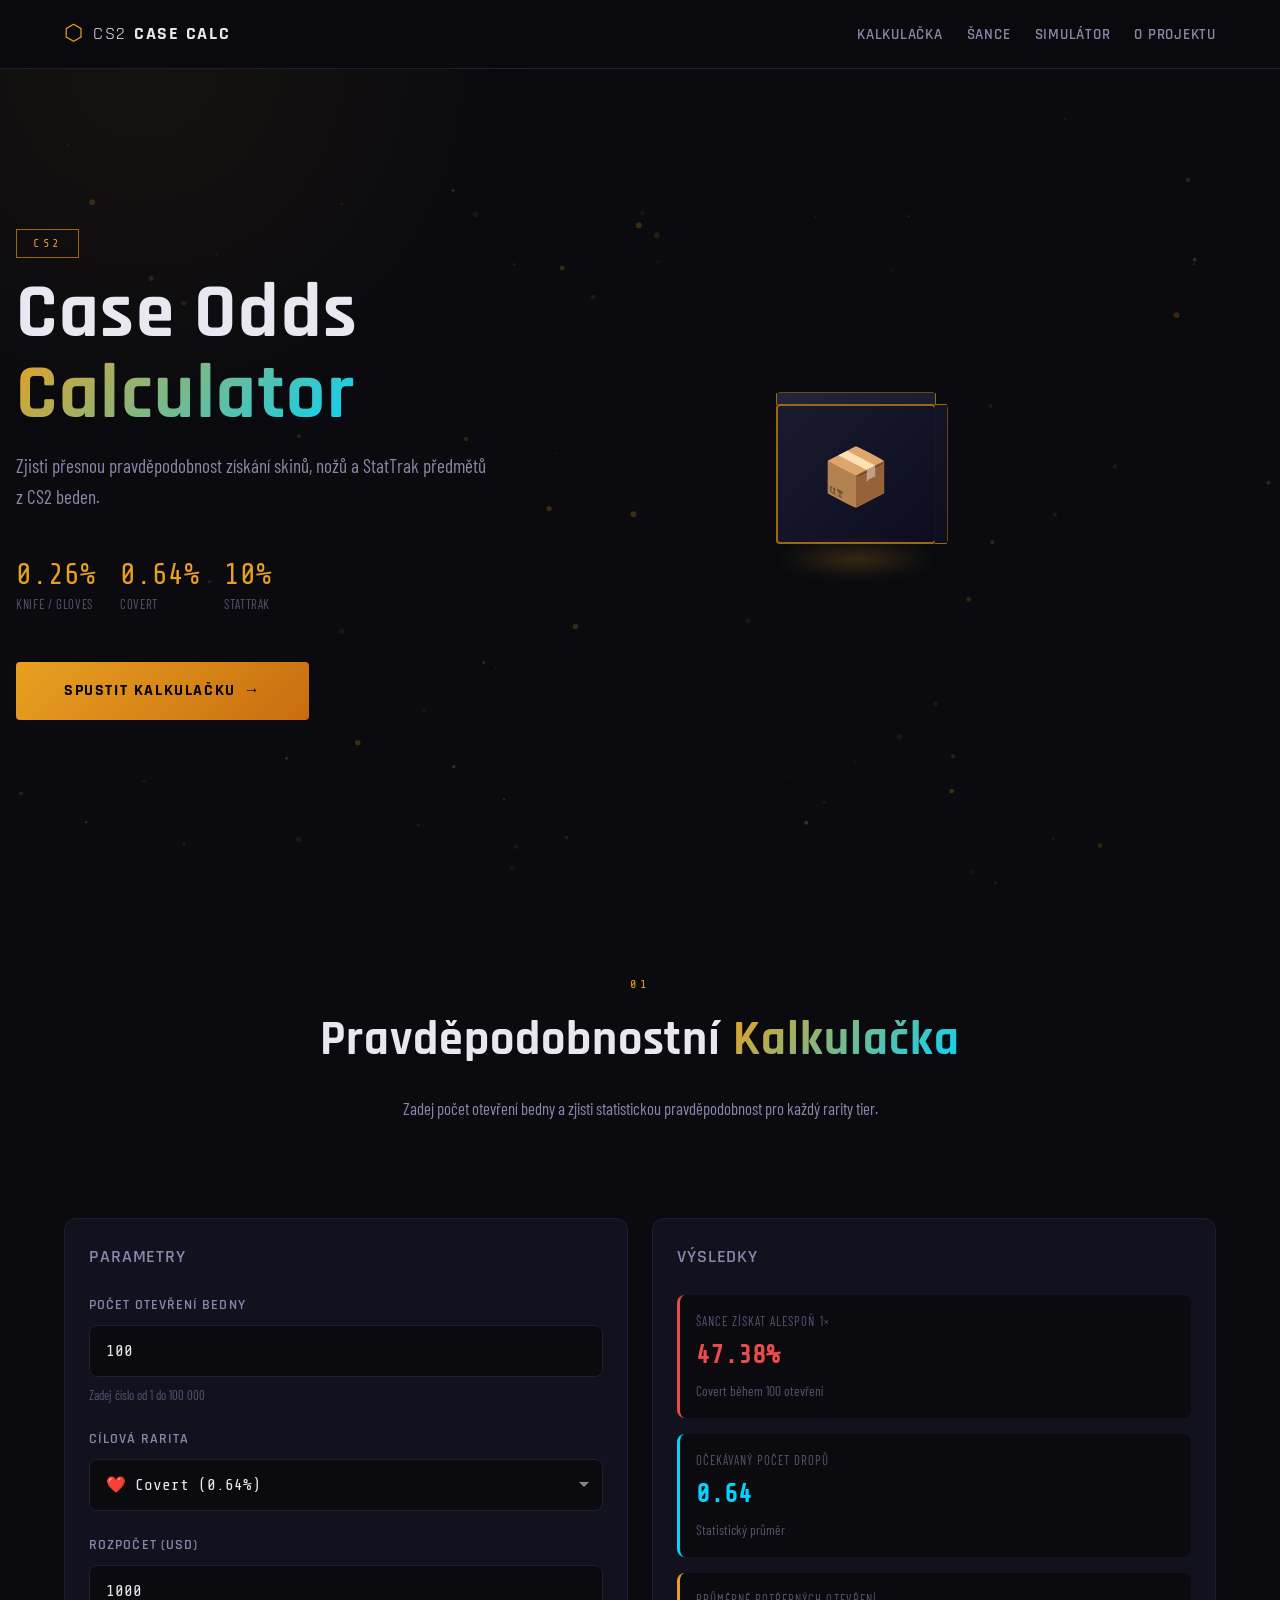
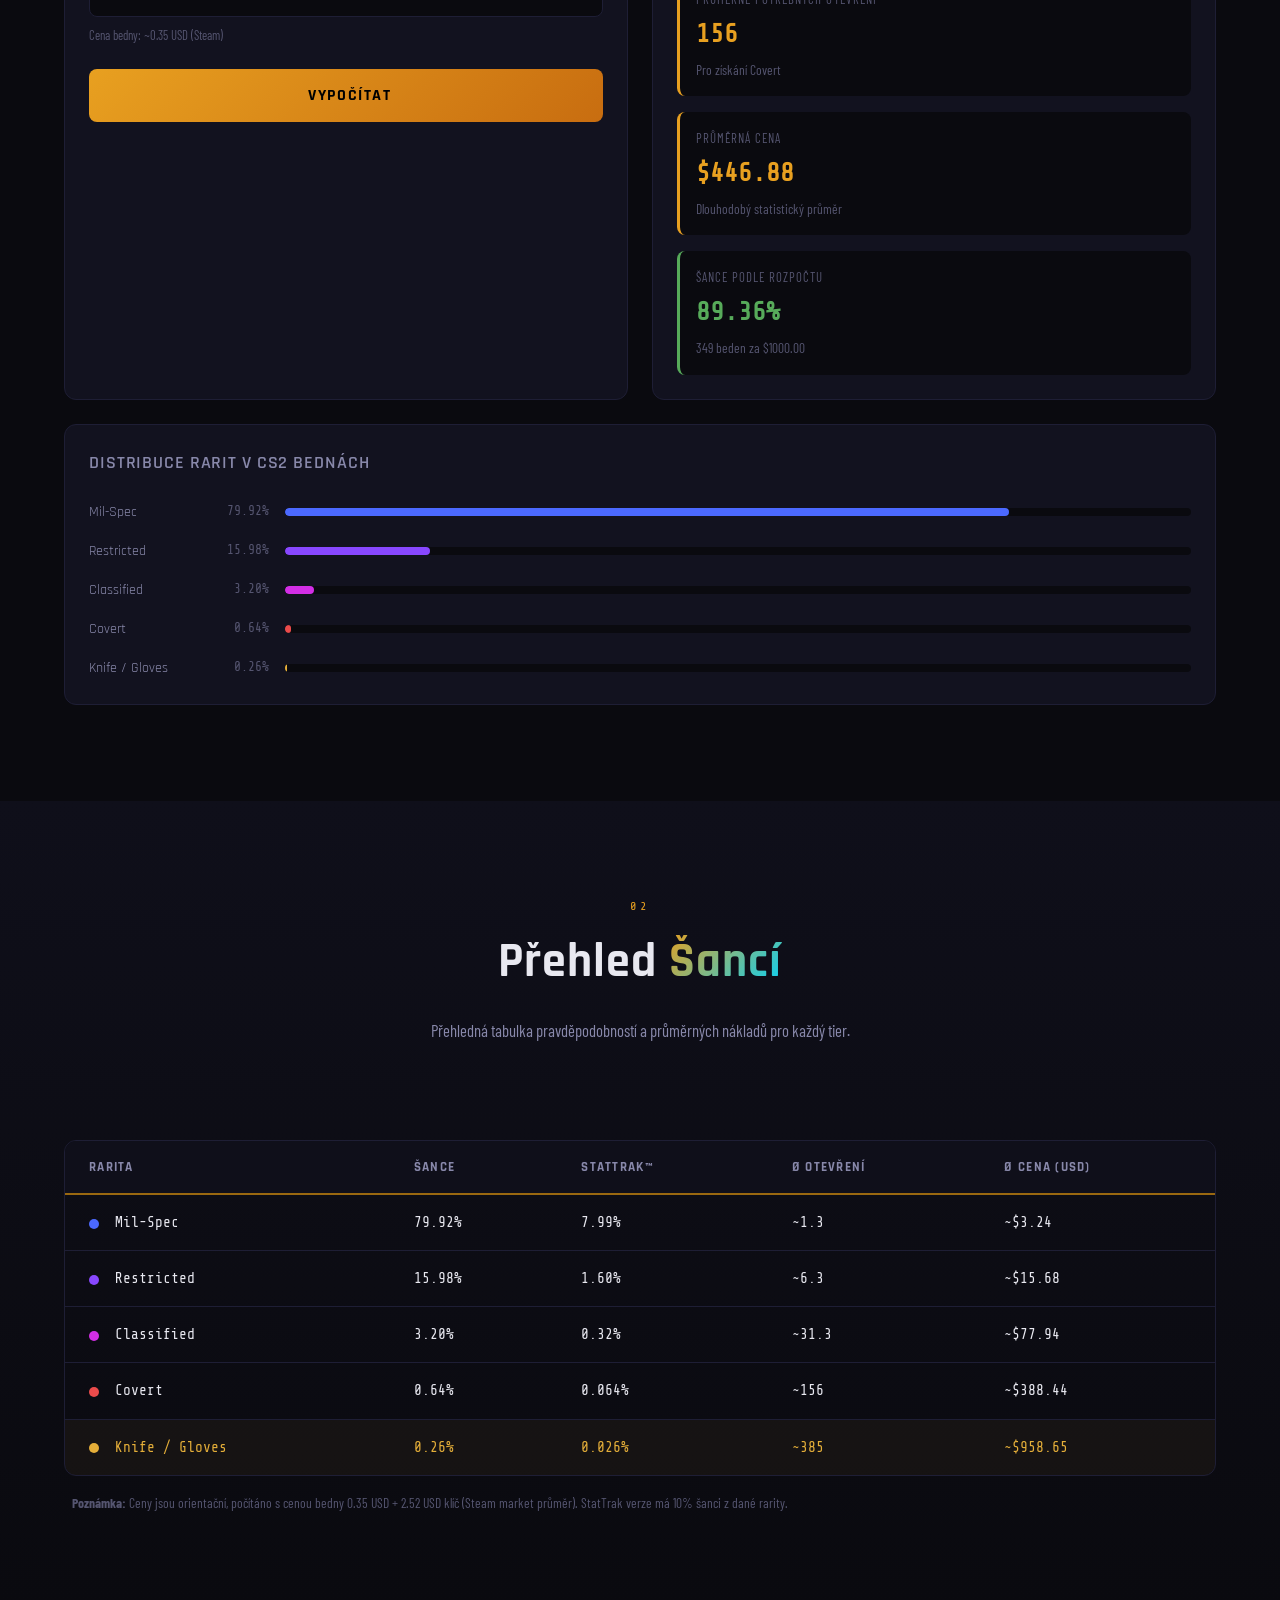
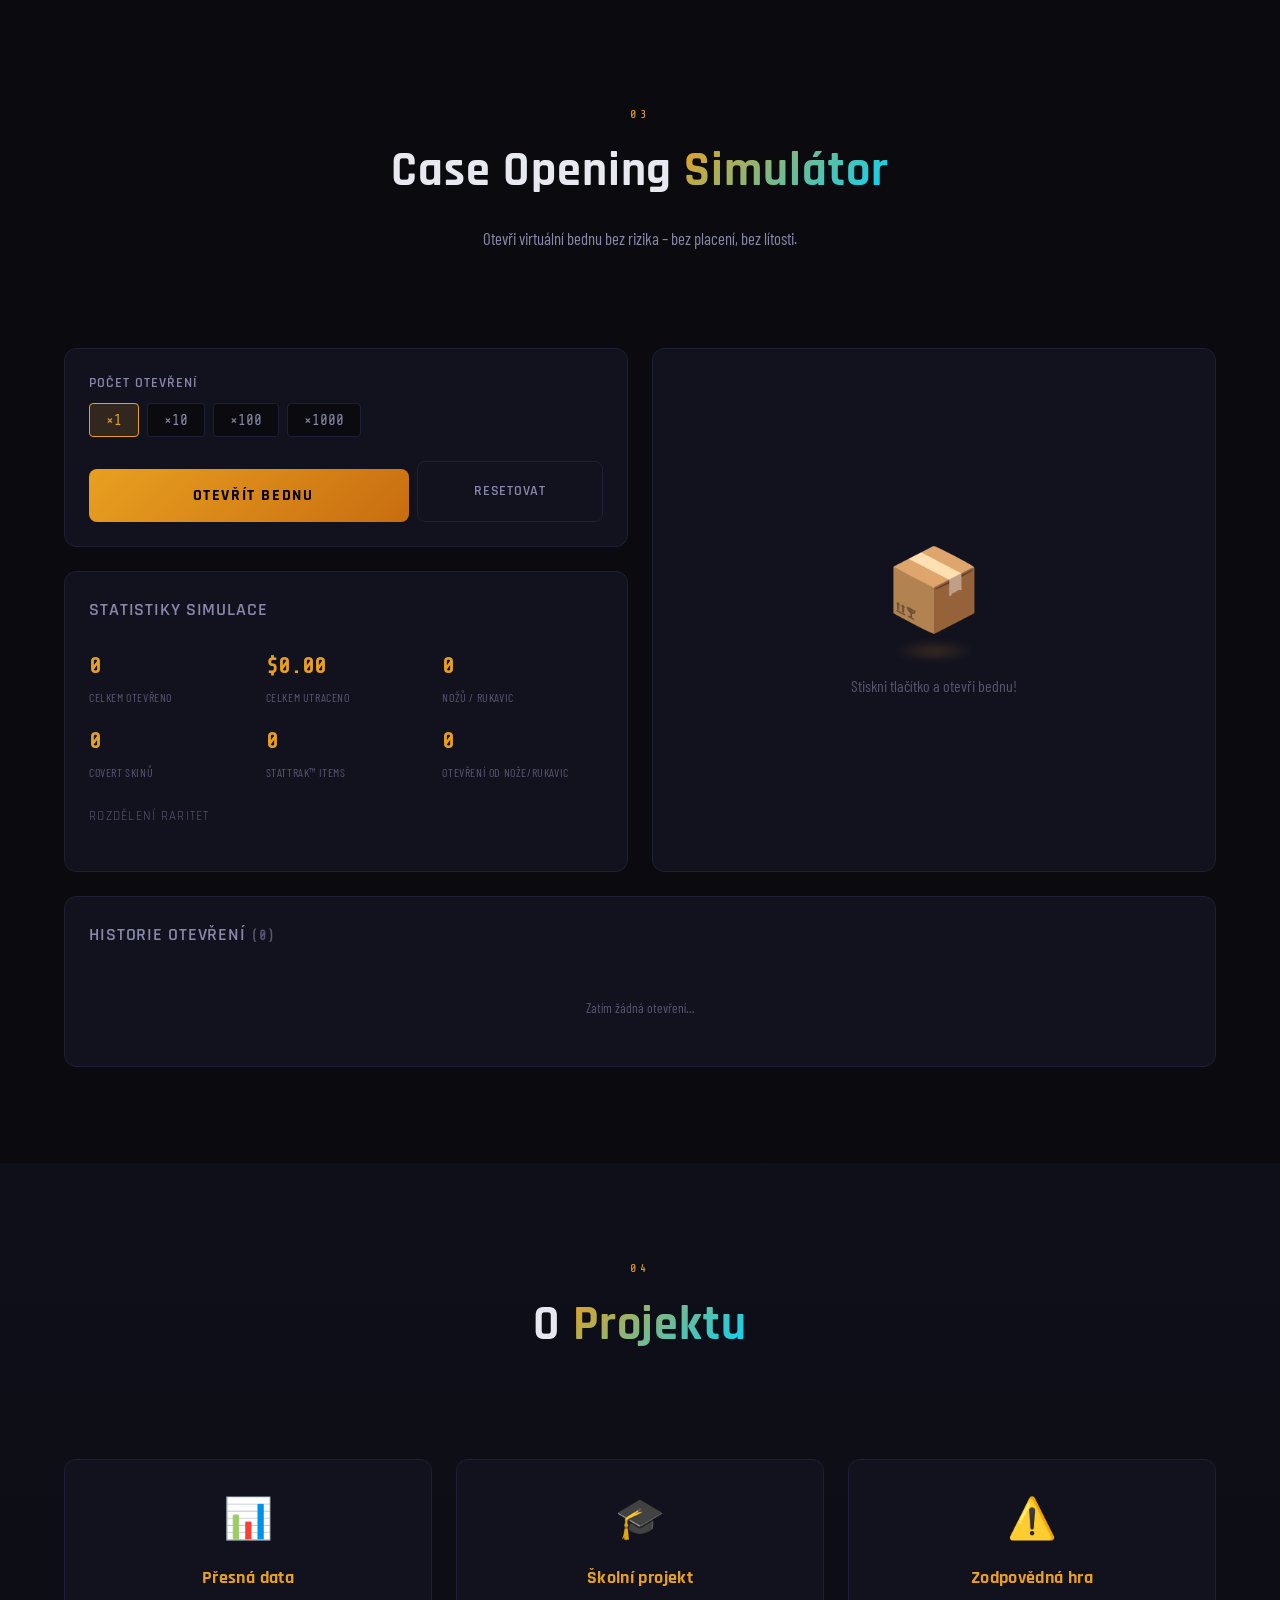
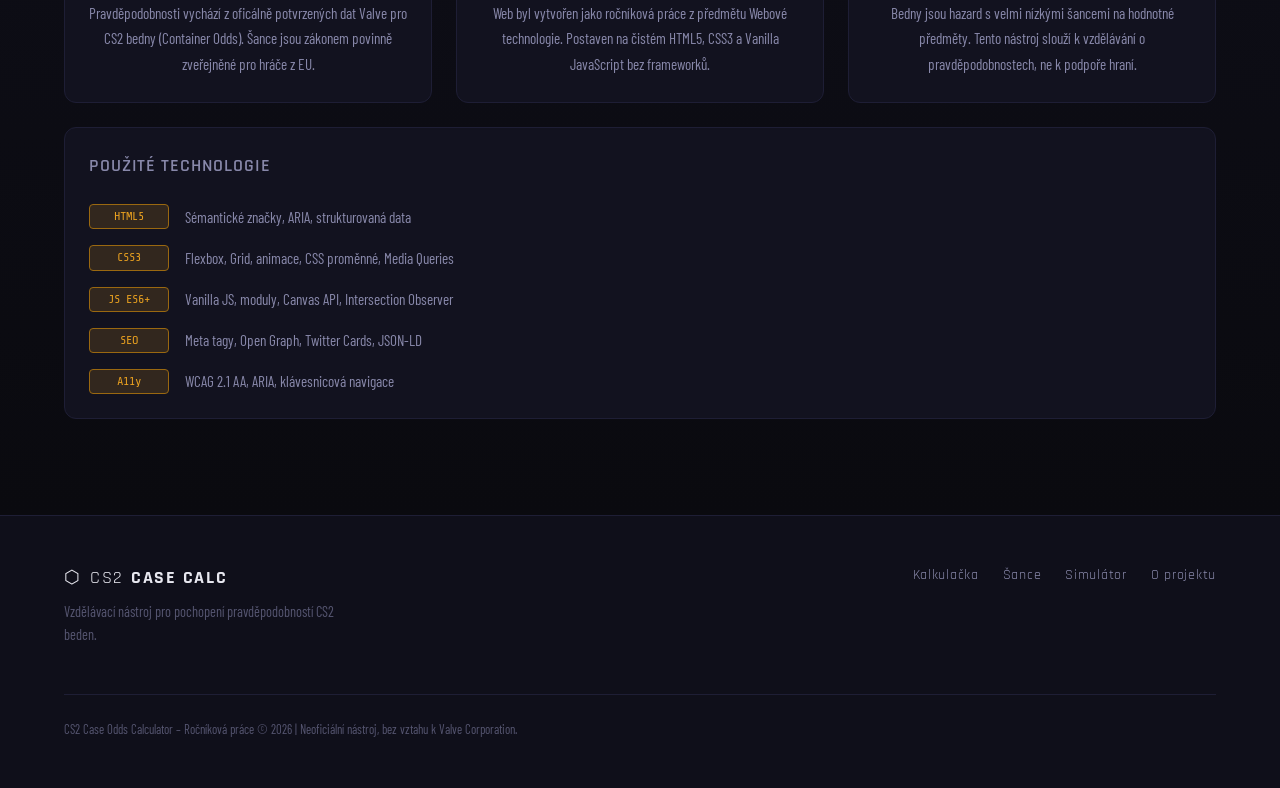
==== commit e85b382f: "Rename test.html to index.html" ====
--- a/index.html
+++ b/index.html
@@ -14,7 +14,7 @@
   <meta property="og:title" content="CS2 Case Odds Calculator" />
   <meta property="og:description" content="Zjisti přesnou pravděpodobnost získání skinů z CS2 beden. Kalkulačka šancí pro nože, StatTrak a vzácné skiny." />
   <meta property="og:image" content="https://rudisss09.github.io/cs2-case-calculator/images/og-image.png" />
-  <meta property="og:url" content="https://rudisss09.github.io/cs2-case-calculator/" />
+  <meta property="og:url" content="https://rudisss09.github.io/web_projekt_okurka/" />
   <meta property="og:site_name" content="CS2 Case Odds Calculator" />
   <meta property="og:locale" content="cs_CZ" />
  
@@ -33,13 +33,13 @@
     "description": "Kalkulačka pravděpodobností pro CS2 bedny – nože, StatTrak, vzácné skiny.",
     "applicationCategory": "GameApplication",
     "operatingSystem": "Web",
-    "url": "https://rudisss09.github.io/cs2-case-calculator/",
+    "url": "https://rudisss09.github.io/web_projekt_okurka/",
     "inLanguage": "cs"
   }
   </script>
  
   <title>CS2 Case Odds Calculator</title>
-  <link rel="canonical" href="https://rudisss09.github.io/cs2-case-calculator/" />
+  <link rel="canonical" href="https://rudisss09.github.io/web_projekt_okurka/" />
   <link rel="stylesheet" href="style.css" />
  
   <!-- Preconnect for Google Fonts -->
--- a/style.css
+++ b/style.css
@@ -282,7 +282,7 @@
  
 .hero::before {
   content: '';
-  position: center;
+  position: absolute;
   top: -50%; left: -20%;
   width: 800px; height: 800px;
   background: radial-gradient(circle, rgba(232, 160, 32, 0.06) 0%, transparent 70%);
@@ -293,6 +293,8 @@
   flex: 1;
   max-width: 640px;
   position: relative;
+  left: center;
+  right: center;
   z-index: 2;
 }
  
@@ -1224,4 +1226,4 @@
     transition-duration: 0.01ms !important;
   }
   html { scroll-behavior: auto; }
-}
+}
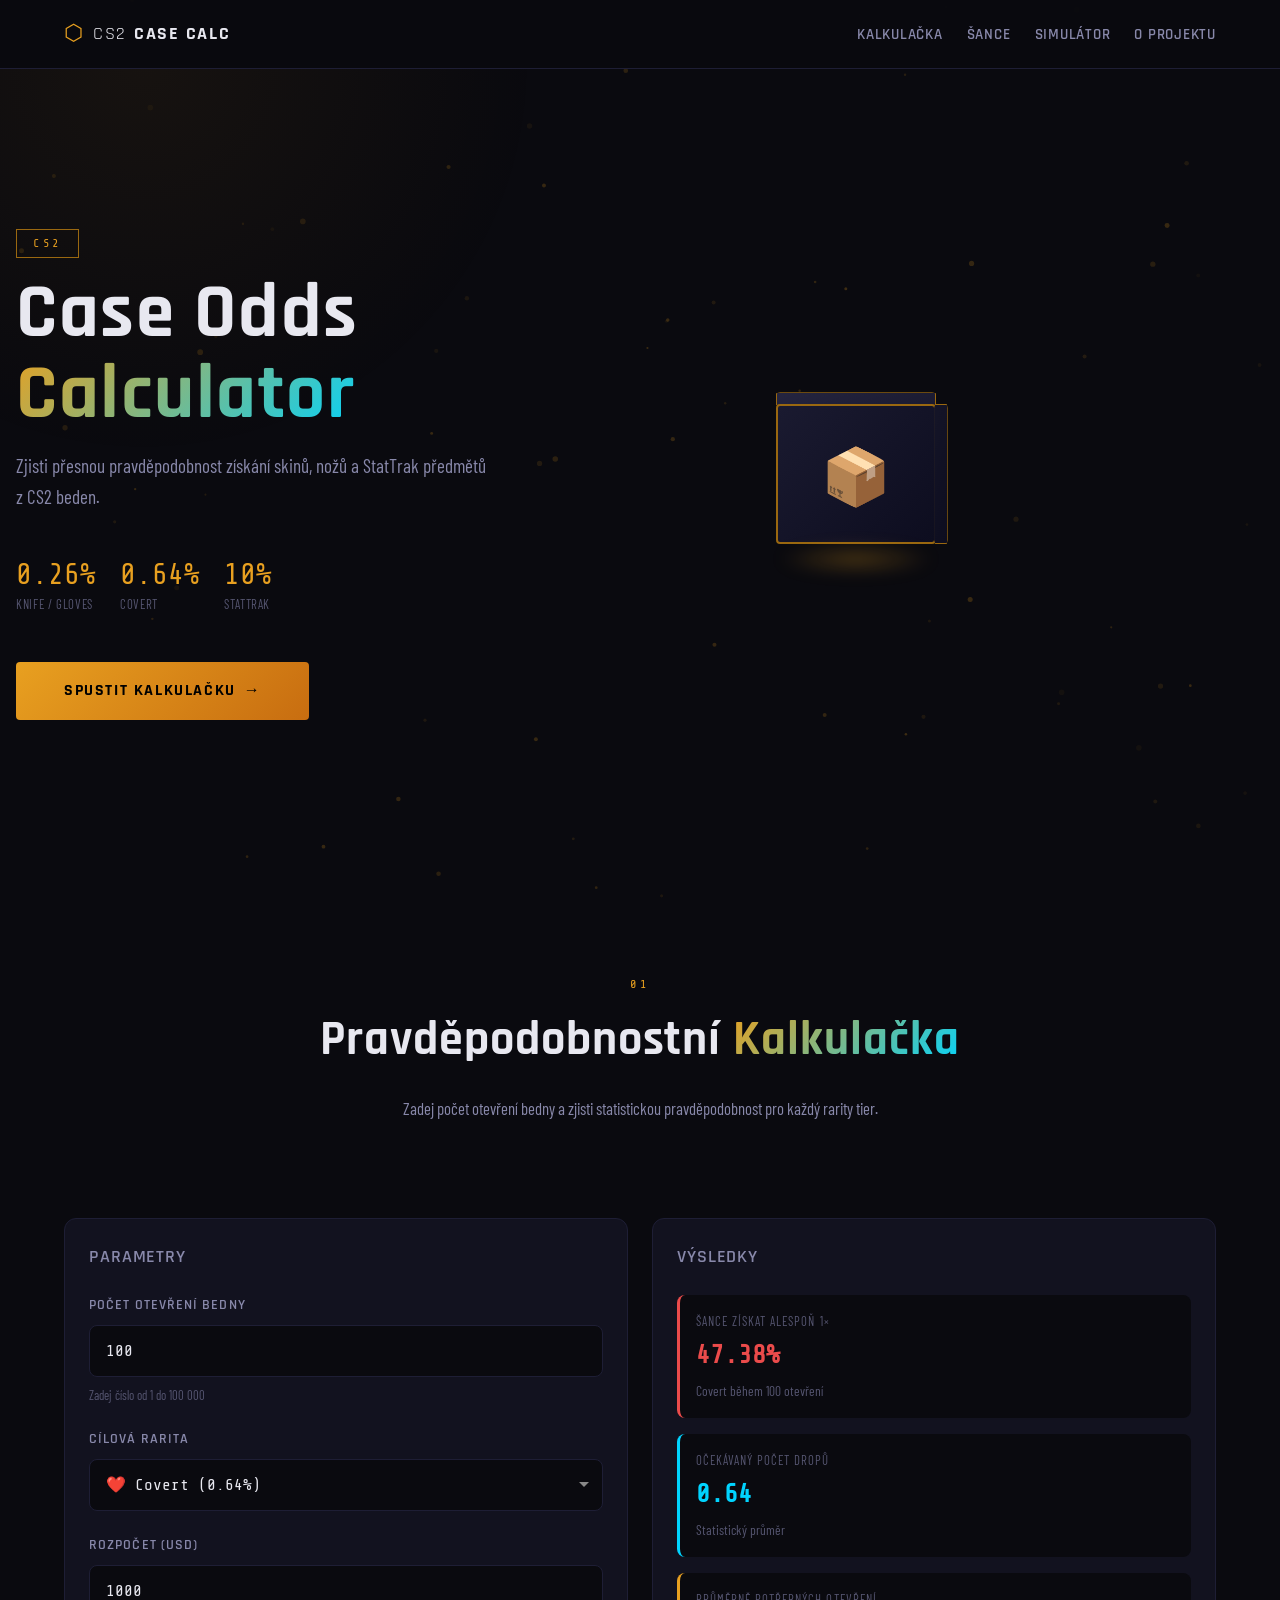
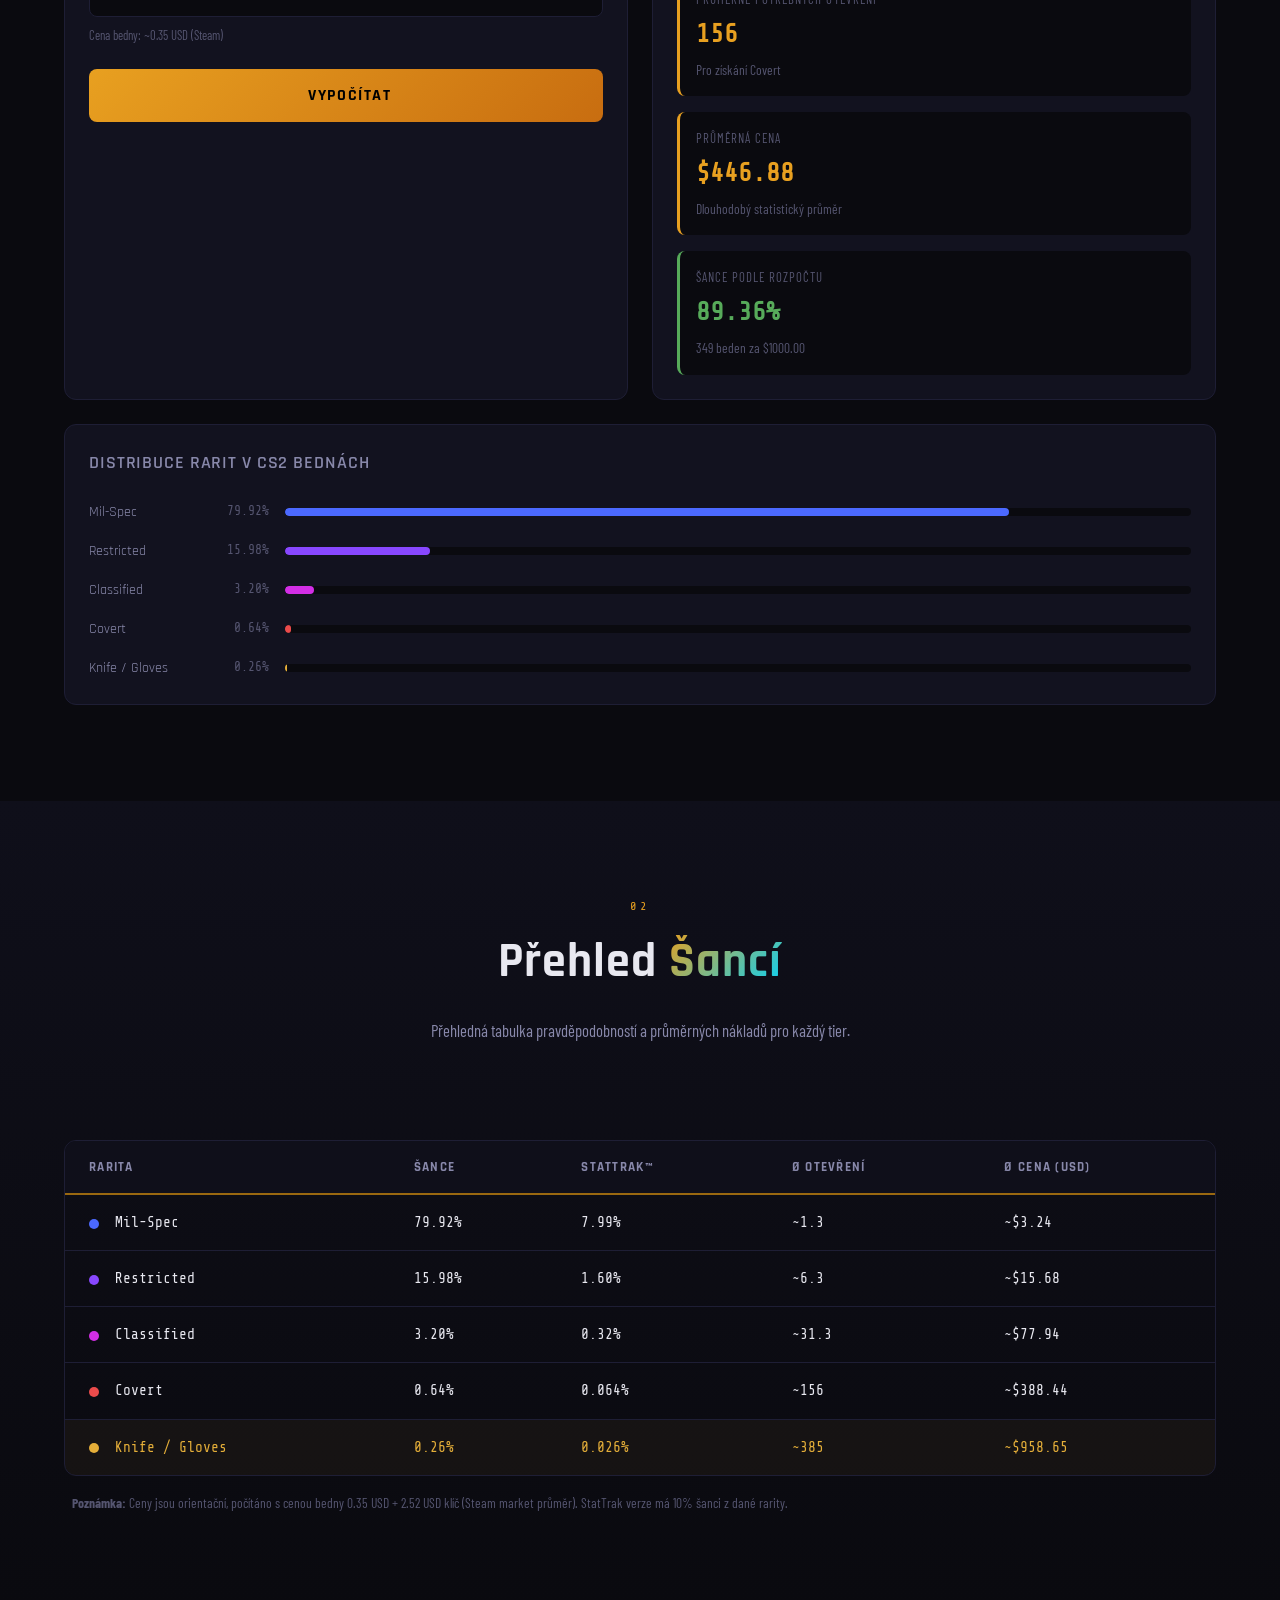
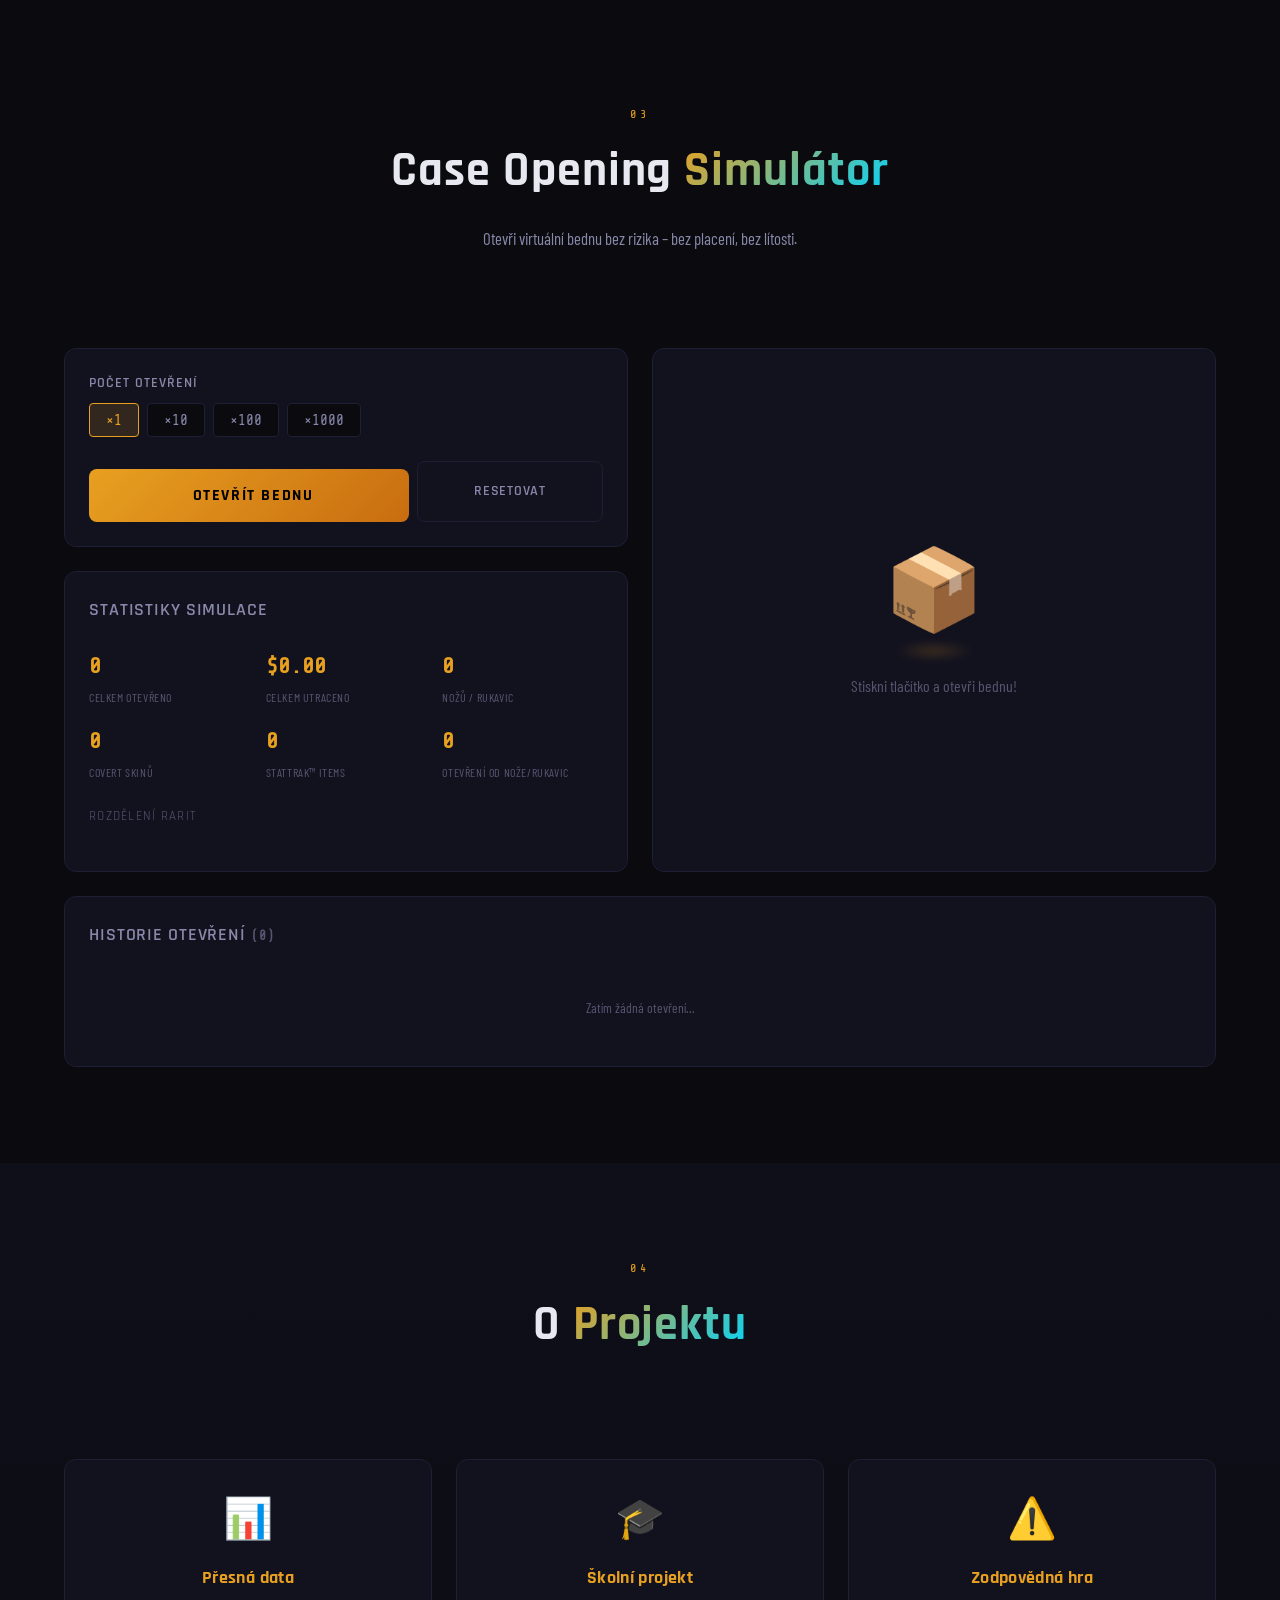
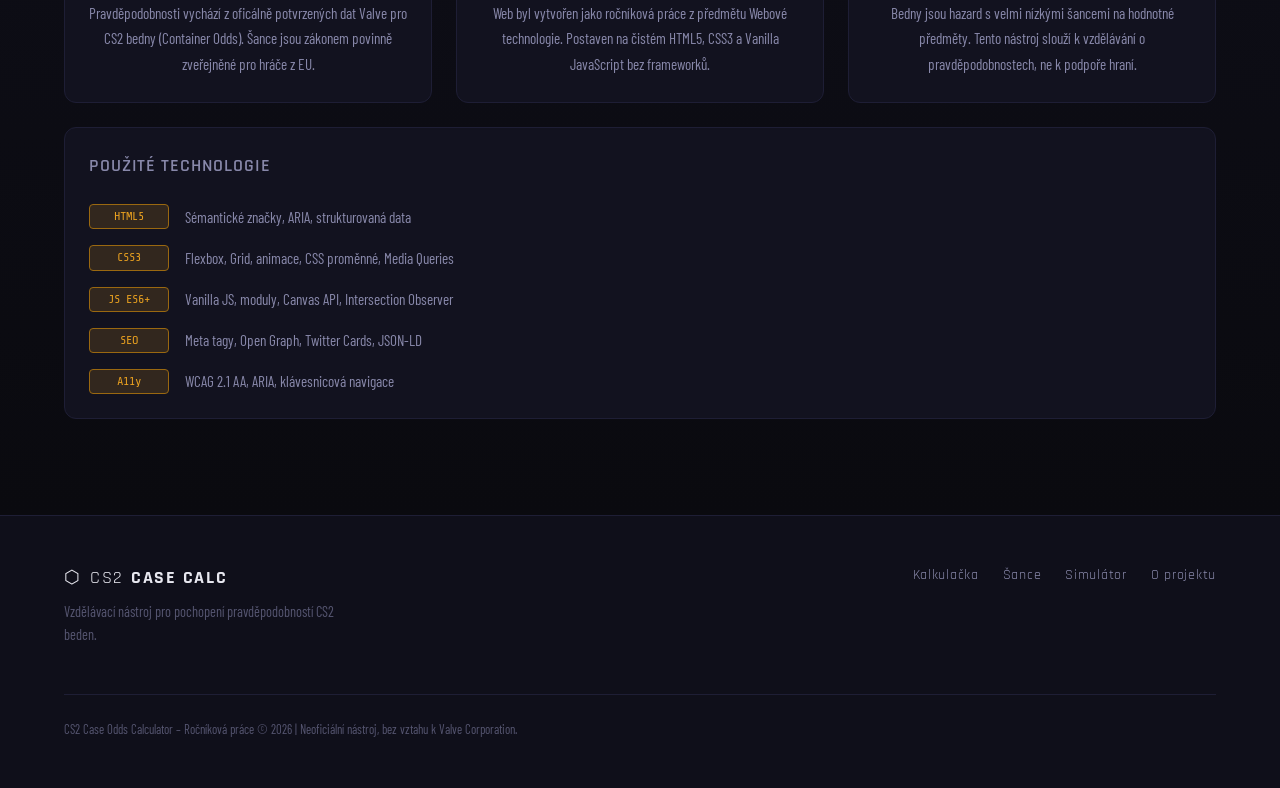
==== commit ab33b825: "Update index.html" ====
--- a/index.html
+++ b/index.html
@@ -394,7 +394,7 @@
             </div>
  
             <!-- Rarity breakdown bar -->
-            <div class="breakdown-title" aria-label="Rozdělení raritet v simulaci">Rozdělení raritet</div>
+            <div class="breakdown-title" aria-label="Rozdělení rarit v simulaci">Rozdělení rarit</div>
             <div class="breakdown-bars" id="breakdown-bars" aria-label="Vizuální rozdělení výsledků simulace" role="img"></div>
           </div>
  
